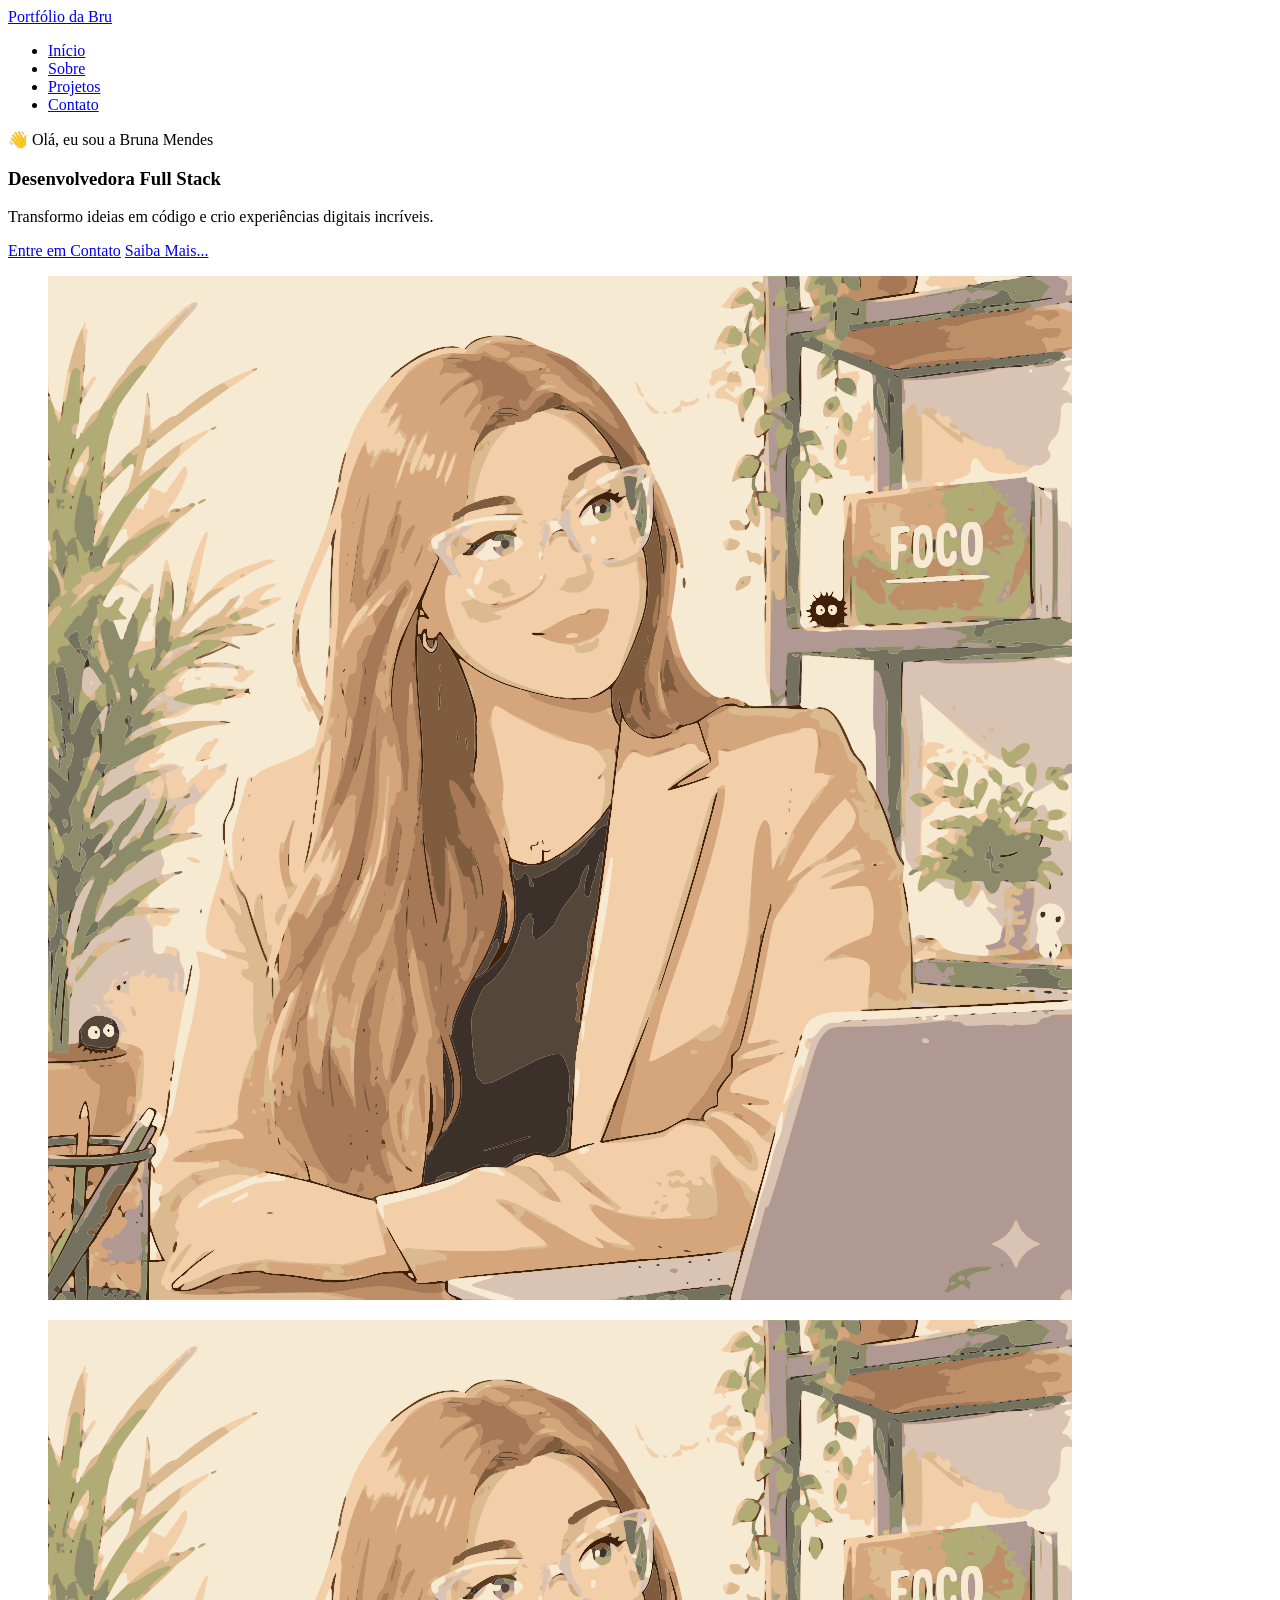
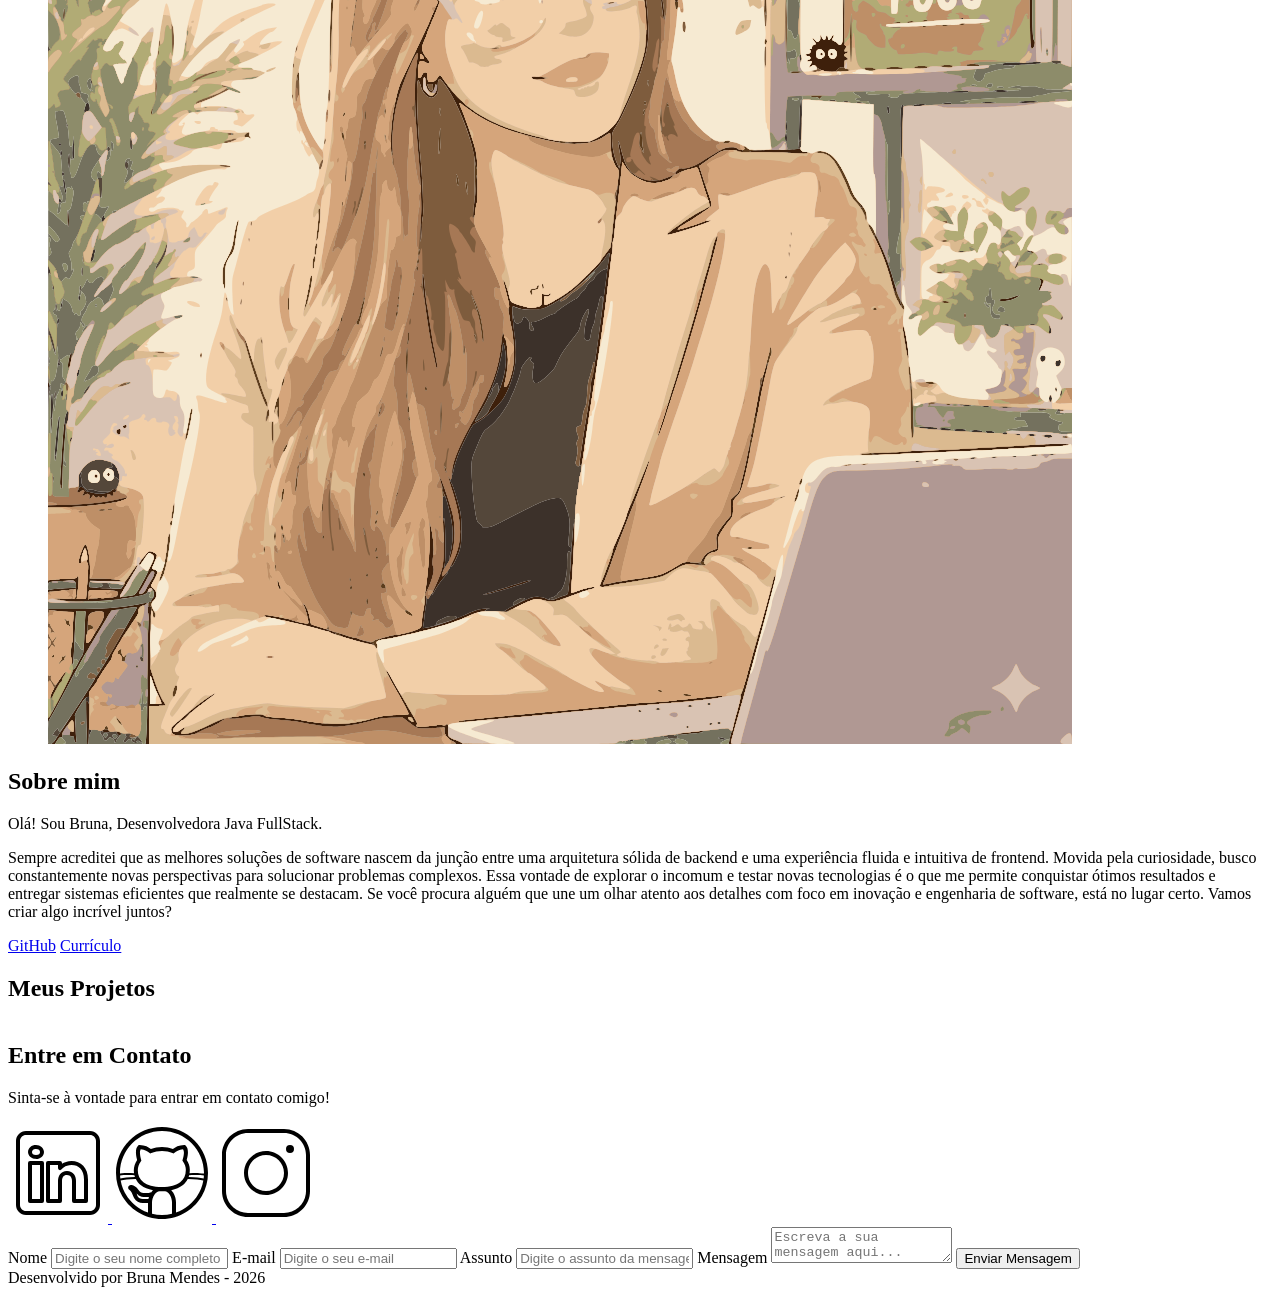
==== index.html @ 7f6ff8db "correção de links" ====
<!DOCTYPE html>
<html lang="pt-br">

<head>

	<!-- Fontes do Google -->
	<link rel="preconnect" href="https://fonts.googleapis.com">
	<link rel="preconnect" href="https://fonts.gstatic.com" crossorigin>

	<!-- Fonte do Google - Poppins -->
	<link href="https://fonts.googleapis.com/css2?family=Poppins&display=swap" rel="stylesheet">

	<meta charset="UTF-8">
	<meta name="viewport" content="width=device-width, initial-scale=1.0">
	<meta name="author" content="Bruna Mendes">
	<meta name="description" content="Portfólio da Bru, 
                desenvolvedora Full Stack especializada em criar experiências 
                digitais incríveis. Conheça meus projetos e entre em contato.">
	<meta name="robots" content="index, follow">

	<link rel="icon" type="image/svg+xml" href="assets/img/favicon.svg">

	<!-- SWIPER CSS -->
	<link rel="stylesheet" href="https://cdn.jsdelivr.net/npm/swiper@11/swiper-bundle.min.css">
	<!-- Link para a Folha de Estilo da Página - CSS -->
	<link rel="stylesheet" href="assets/css/style.css">


	<title>Portfólio da Bru</title>
</head>


<body>
	<!-- Cabeçalho da Página (header) -->
	<header>

		<div class="menu-content">

			<!-- TÍTULO -->
			<a href="index.html" id="titulo">Portfólio da Bru </a>

			<!-- MENU -->
			<nav>
				<ul class="menu-list">
					<li><a href="#hero">Início</a></li>
					<li><a href="#about">Sobre</a></li>
					<li><a href="#projects">Projetos</a></li>
					<li><a href="#contact">Contato</a></li>
				</ul>
			</nav>

		</div>

	</header>

	<!-- Seção Principal da Página (main) -->
	<main>

		<!-- Seção de Boas vindas -->
		<section id="hero" class="section-container hero-container">

			<!-- BOAS VINDAS -->
			<article class="hero-content">

				<span>👋 Olá, eu sou a Bruna Mendes</span>
				<h1>Desenvolvedora Full Stack</h1>
				<p>Transformo ideias em código e crio experiências digitais incríveis.</p>

				<div class="buttons-container">
					<a href="#contact" class="botao">Entre em Contato</a>
					<a href="#about" class="botao-outline">Saiba Mais...</a>
				</div>

			</article>

			<!-- IMAGEM -->
			<figure class="hero-image">
				<img src="assets/img/eu-color.svg" alt="Foto do autor." class="float-animation">
			</figure>

		</section>

		<!-- Seção Sobre o autor -->
		<section id="about" class="section-container about-container">

			<figure class="about-image">
				<img src="assets/img/eu-color.svg" alt="Foto do perfil">
			</figure>

			<article class="about-content">
				<h2>Sobre mim</h2>
				<p>Olá! Sou Bruna, Desenvolvedora Java FullStack.</p>
				<p>Sempre acreditei que as melhores soluções de software nascem da junção entre uma arquitetura sólida
					de backend e uma experiência fluida e intuitiva de frontend. Movida pela curiosidade, busco
					constantemente novas perspectivas para solucionar problemas complexos. Essa vontade de explorar o
					incomum e testar novas tecnologias é o que me permite conquistar ótimos resultados e entregar
					sistemas eficientes que realmente se destacam. Se você procura alguém que une um olhar atento aos
					detalhes com foco em inovação e engenharia de software, está no lugar certo. Vamos criar algo
					incrível juntos?</p>

				<div class="about-buttons-data">
					<div class="buttons-container">
						<a href="https://github.com/bruna-dsmendes" target="_blank" class="botao">GitHub</a>


						<a href="https://drive.google.com/file/d/1FtRm2YPmsp3WoCO77BZvBvbbIpCPZje8/view?usp=drive_link"
							target="_blank" class="botao-outline">Currículo</a>
					</div>
				</div>

		</section>

		<!-- Seção Projetos do autor -->
		<section id="projects" class="section-container projects-container">
			<h2>Meus Projetos</h2>

			<!-- Swiper Container -->
			<div class="swiper projects-swiper">

				<!-- Slides -->
				<div class="swiper-wrapper">

				</div>

				<!-- Botões de navegação -->
				<div class="swiper-button-next"></div>
				<div class="swiper-button-prev"></div>

				<!-- Paginação -->
				<div class="swiper-pagination"></div>
			</div>
		</section>

		<!-- Seção Formulário de Contato e Redes Sociais -->
		<section id="contact" class="section-container contact-container">

			<!-- REDES SOCIAIS -->
			<article class="contact-info">
				<h2>Entre em Contato</h2>
				<p>Sinta-se à vontade para entrar em contato comigo!</p>

				<div class="social-container">
					<a href="https://www.linkedin.com/in/devbrunamendes/" target="_blank" class="social-icon"
						aria-label="LinkedIn">
						<img src="assets/icons/social/linkedin.svg" alt="Link para o Linkedin">
					</a>
					<a href="https://github.com/bruna-dsmendes" target="_blank" class="social-icon" aria-label="GitHub">
						<img src="assets/icons/social/github.svg" alt="Link para o GitHub">
					</a>
					<a href="https://www.instagram.com/bruumends/" target="_blank" class="social-icon" aria-label="Instagram">
						<img src="assets/icons/social/instagram.svg" alt="Link para o Instagram">
					</a>
				</div>
			</article>

			<form id="formulario" action="https://formsubmit.co/f5e64862569d8f65fe756bb2c64f57bb" method="POST">
				<input type="hidden" name="_next" value="http://localhost:5500/success.html">
				<input type="hidden" name="_captcha" value="false">

				<label for="nome">Nome</label>
				<input id="nome" name="nome" type="text" placeholder="Digite o seu nome completo">
				<span id="erro-nome"></span>

				<label for="email">E-mail</label>
				<input id="email" name="email" type="text" placeholder="Digite o seu e-mail">
				<span id="erro-email"></span>

				<label for="assunto">Assunto</label>
				<input id="assunto" name="assunto" type="text" placeholder="Digite o assunto da mensagem">
				<span id="erro-assunto"></span>

				<label for="mensagem">Mensagem</label>
				<textarea id="mensagem" name="mensagem" placeholder="Escreva a sua mensagem aqui..."></textarea>
				<span id="erro-mensagem"></span>

				<button class="botao" type="submit">Enviar Mensagem</button>
			</form>

		</section>

	</main>

	<!-- Rodapé da Página (footer) -->
	<footer>
		Desenvolvido por Bruna Mendes - 2026
	</footer>

	<!-- SWIPER JS -->
	<script src="https://cdn.jsdelivr.net/npm/swiper@11/swiper-bundle.min.js"></script>
	<!-- Script JavaScript -->
	<script src="assets/js/script.js"></script>

</body>

</html>
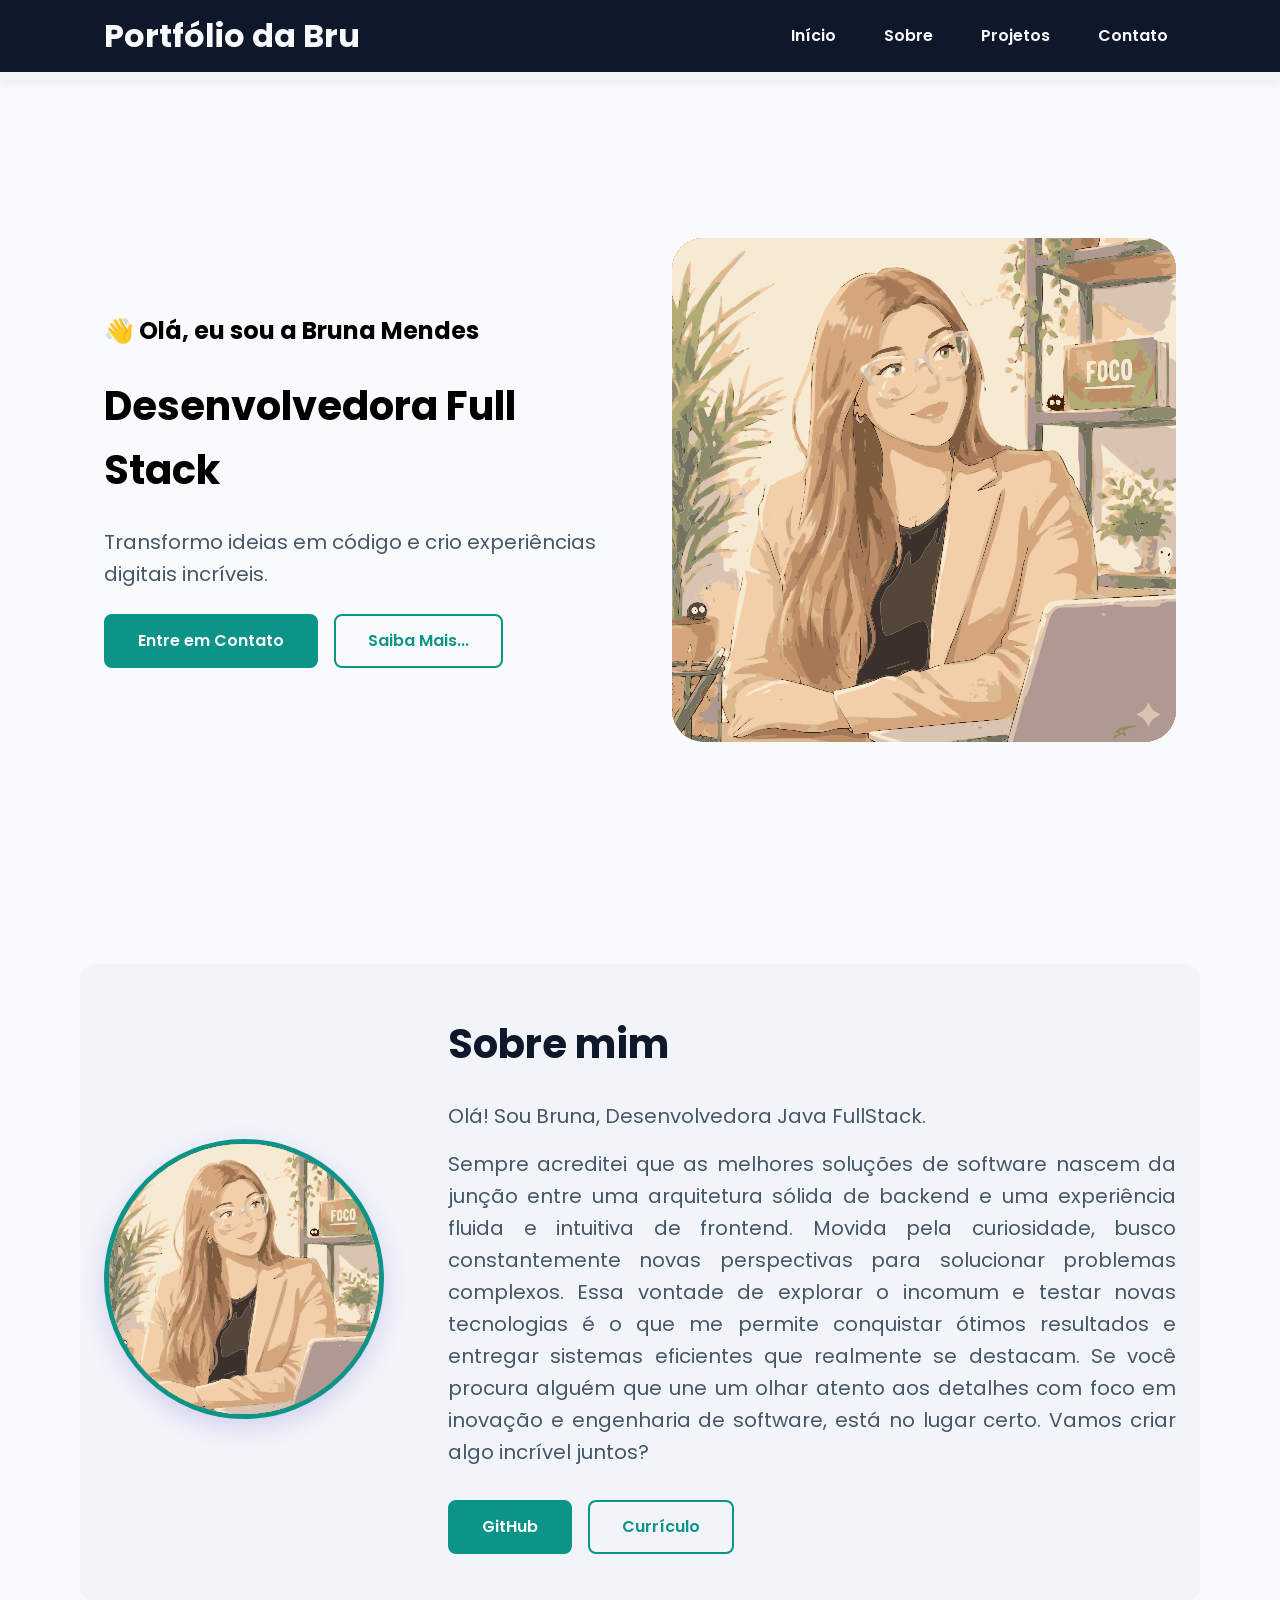
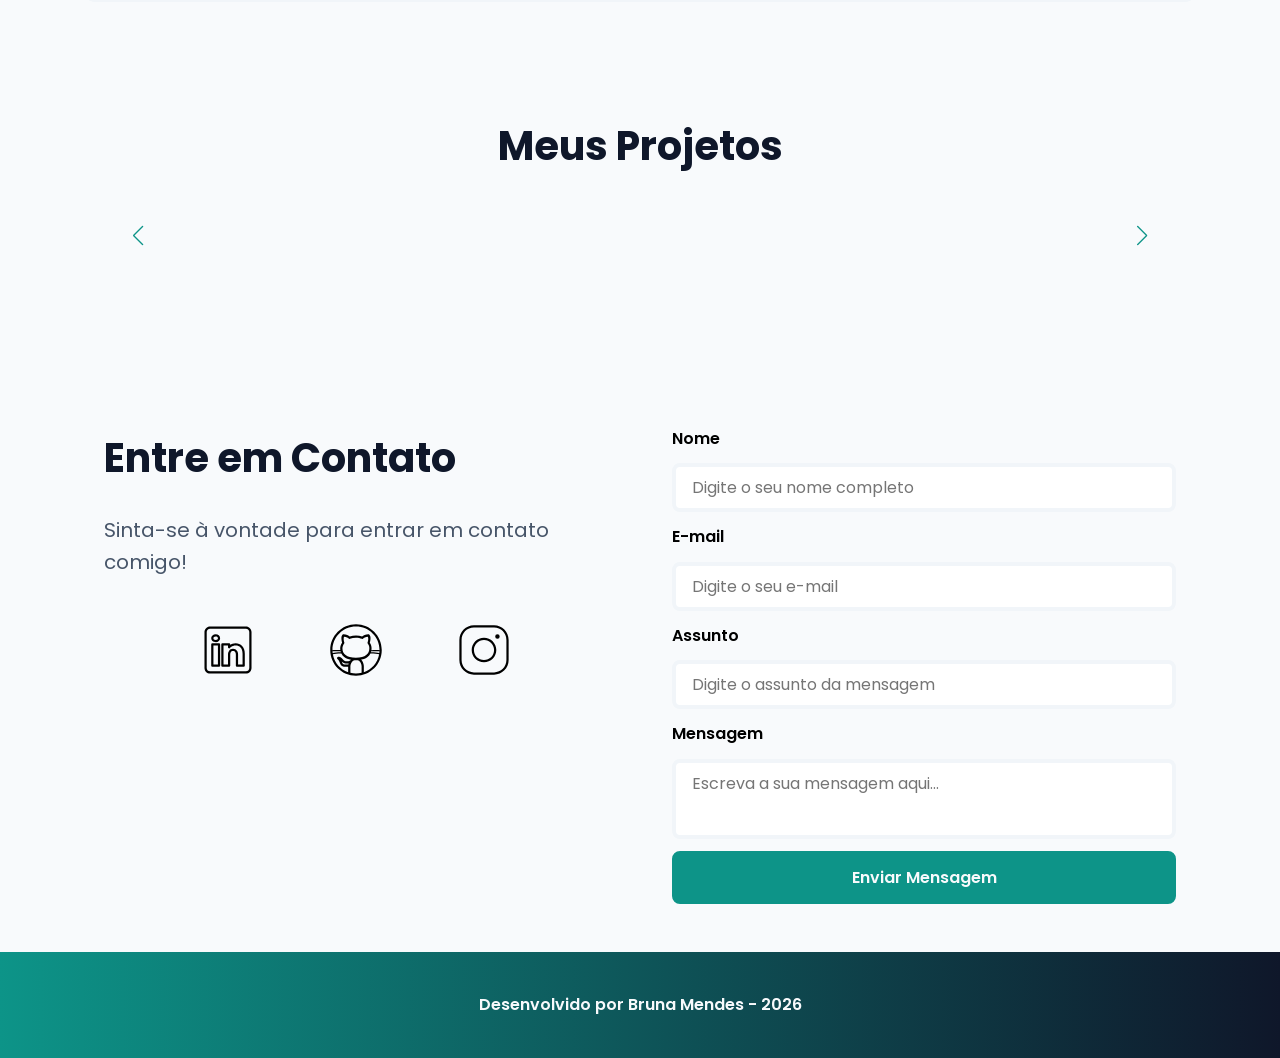
==== commit 017729a4: "mudando o nome da pasta do css" ====
--- a/index.html
+++ b/index.html
@@ -23,7 +23,7 @@
 	<!-- SWIPER CSS -->
 	<link rel="stylesheet" href="https://cdn.jsdelivr.net/npm/swiper@11/swiper-bundle.min.css">
 	<!-- Link para a Folha de Estilo da Página - CSS -->
-	<link rel="stylesheet" href="assets/css/style.css">
+	<link rel="stylesheet" href="assets/CSS/style.css">
 
 
 	<title>Portfólio da Bru</title>
--- a/assets/CSS/style.css
+++ b/assets/CSS/style.css
@@ -0,0 +1,1028 @@
+* {
+    margin: 0;
+    padding: 0;
+    box-sizing: border-box;
+    font-family: 'Poppins', sans-serif;
+    font-weight: 400;
+    text-decoration: none;
+    outline: none;
+}
+
+:root {
+    /* não alterei as variáveis para não ter o trabalho de alterar todo o código rs */
+    --purple-50: #f0fdfa;   
+    --purple-100: #ccfbf1;  
+    --purple-200: #99f6e4;
+    --purple-300: #5eead4;
+    --purple-400: #2dd4bf;
+    --purple-500: #0d9488;  
+    --purple-600: #0f766e;
+    --purple-700: #115e59;
+    --purple-800: #0f172a; 
+    --purple-900: #020617;
+    --purple-950: #01040f;  
+
+    /* Cores Neutras */
+    --gray-200: #f1f5f9;
+    --gray-400: #475569;
+    --black: #0f17 slate;
+    --white: #f8fafc;
+
+    /* Cores de Estado */
+    --error: #e11d48;
+    
+    /* Sombras */
+    --shadow-sm: 0 0.25rem 0.5rem rgba(0, 0, 0, 0.05);
+    --shadow-md: 0 0.25rem 0.75rem rgba(107, 54, 200, 0.3);
+    --shadow-lg: 0 0.5rem 1.5rem rgba(107, 54, 200, 0.2);
+
+    /* Espaçamentos */
+    --spacing-xs: 0.5rem;
+    --spacing-sm: 1rem;
+    --spacing-md: 1.5rem;
+    --spacing-lg: 2rem;
+    --spacing-xl: 3rem;
+    --spacing-2xl: 4rem;
+
+    /* Tamanhos de Fonte */
+    --text-sm: 0.75rem;
+    --text-base: 1rem;
+    --text-lg: 1.25rem;
+    --text-xl: 1.5rem;
+    --text-2xl: 2rem;
+    --text-3xl: 2.5rem;
+
+    /* Border Radius */
+    --radius-sm: 0.25rem;
+    --radius-md: 0.5rem;
+    --radius-lg: 1rem;
+    --radius-xl: 2rem;
+    --radius-full: 50%;
+
+    /* Animação Padrão */
+    --transition-default: all 0.3s ease;
+}
+
+/* CONFIGURAÇÕES BÁSICAS */
+html {
+    scroll-behavior: smooth;
+}
+
+body {
+    display: flex;
+    flex-direction: column;
+    min-height: 100vh;
+    background-color: var(--white);
+    line-height: 1.6;
+    color: var(--black);
+}
+
+main {
+    flex: 1;
+}
+
+/* BASE COMUM */
+.section-container {
+    max-width: 70rem;
+    margin: 0 auto;
+    padding: var(--spacing-xl) var(--spacing-md);
+    scroll-margin-top: 6rem;
+}
+
+/* BOTÕES */
+
+/* Container para botões*/
+.buttons-container {
+    display: flex;
+    gap: var(--spacing-sm);
+}
+
+/* Base comum para todos os botões*/
+.botao,
+.botao-outline {
+    display: inline-block;
+    padding: 0.75rem 2rem;
+    border: 0.15rem solid transparent;
+    border-radius: var(--radius-md);
+    font-size: var(--text-base);
+    font-weight: 600;
+    text-align: center;
+    cursor: pointer;
+    transition: var(--transition-default);
+}
+
+/* Botão preenchido (primário) */
+.botao {
+    border-color: var(--purple-500);
+    background-color: var(--purple-500);
+    color: var(--white);
+}
+
+.botao:hover {
+    border-color: var(--purple-800);
+    background-color: var(--purple-800);
+    box-shadow: var(--shadow-md);
+    transform: translateY(-0.25rem);
+}
+
+/* Botão outline (secundário) */
+.botao-outline {
+    border-color: var(--purple-500);
+    background-color: transparent;
+    color: var(--purple-500);
+}
+
+.botao-outline:hover {
+    border-color: var(--purple-500);
+    background-color: var(--purple-500);
+    color: var(--white);
+    transform: translateY(-0.25rem);
+}
+
+/* Modificador para botões pequenos (usado em projetos) */
+.botao.botao-sm,
+.botao-outline.botao-sm {
+    min-width: 6rem;
+    padding: 0.25rem var(--spacing-sm);
+    border-width: 0.125rem;
+    border-radius: 0.25rem;
+    font-size: var(--text-sm);
+}
+
+/*  HEADER - CABEÇALHO E MENU */
+header {
+    position: sticky;
+    top: 0;
+    z-index: 1000;
+    width: 100%;
+    height: 5rem;
+    border-bottom: var(--spacing-xs) solid var(--gray-200);
+    background-color: var(--purple-800);
+    box-shadow: var(--shadow-sm);
+}
+
+header a {
+    font-weight: 600;
+    color: var(--white);
+    transition: color 0.3s ease;
+}
+
+header a:hover {
+    color: var(--purple-100);
+}
+
+#titulo {
+    font-size: var(--text-2xl);
+    font-weight: 700;
+}
+
+.menu-content {
+    display: flex;
+    justify-content: space-between;
+    align-items: center;
+    max-width: 70rem;
+    height: 100%;
+    margin: 0 auto;
+    padding: 0 var(--spacing-md);
+}
+
+.menu-list {
+    display: flex;
+    gap: var(--spacing-lg);
+    list-style: none;
+}
+
+.menu-list a {
+    padding: var(--spacing-xs);
+}
+
+/*  HERO */
+.hero-container {
+    display: flex;
+    align-items: center;
+    gap: var(--spacing-2xl);
+    min-height: calc(100vh - 5rem);
+}
+
+.hero-content {
+    display: flex;
+    flex: 1;
+    flex-direction: column;
+    gap: var(--spacing-md);
+}
+
+.hero-content span {
+    font-size: var(--text-xl);
+    font-weight: 700;
+}
+
+.hero-content h1 {
+    font-size: var(--text-3xl);
+    font-weight: 700;
+}
+
+.hero-content p,
+.about-content p,
+.contact-info p {
+    font-size: var(--text-lg);
+    color: var(--gray-400);
+}
+
+.hero-image {
+    display: flex;
+    flex: 1;
+    justify-content: center;
+}
+
+.hero-image img {
+    width: 100%;
+    max-width: 100%;
+    border-radius: var(--radius-xl);
+}
+
+/* Animação flutuante */
+@keyframes float {
+
+    0%,
+    100% {
+        transform: translateY(0);
+    }
+
+    50% {
+        transform: translateY(-1.25rem);
+    }
+}
+
+.float-animation {
+    animation: float 3s ease-in-out infinite;
+}
+
+/*  ABOUT */
+.about-container {
+    display: flex;
+    align-items: center;
+    gap: var(--spacing-2xl);
+    margin: var(--spacing-2xl) auto;
+    border-radius: var(--radius-lg);
+    background-color: var(--gray-200);
+}
+
+.about-image {
+    flex: 0 0 17.5rem;
+}
+
+.about-image img {
+    width: 100%;
+    border: 0.35rem solid var(--purple-500);
+    border-radius: var(--radius-full);
+    box-shadow: var(--shadow-lg);
+}
+
+.about-content h2,
+.projects-container h2,
+.contact-info h2 {
+    margin-bottom: var(--spacing-md);
+    font-size: var(--text-3xl);
+    font-weight: 700;
+    color: var(--purple-800);
+}
+
+.about-content p {
+    margin-bottom: var(--spacing-sm);
+    text-align: justify;
+}
+
+.about-buttons-data {
+    display: flex;
+    justify-content: space-between;
+    align-items: center;
+    gap: var(--spacing-lg);
+    margin-top: var(--spacing-lg);
+}
+
+.about-buttons-data .botao {
+    margin-right: auto;
+}
+
+.data-container {
+    display: flex;
+    gap: var(--spacing-lg);
+    margin-top: 0;
+}
+
+.data-item {
+    display: flex;
+    flex-direction: column;
+    align-items: center;
+}
+
+.data-number {
+    font-size: var(--text-xl);
+    font-weight: 700;
+    text-align: center;
+    color: var(--purple-500);
+}
+
+.data-label {
+    font-size: var(--text-base);
+    text-align: center;
+    color: var(--gray-400);
+}
+
+/* PROJECTS */
+.projects-container {
+    scroll-margin-top: 3rem;
+    margin: var(--spacing-2xl) auto;
+    text-align: center;
+}
+
+.projects-swiper {
+    position: relative;
+    width: 100%;
+    padding: var(--spacing-sm) var(--spacing-xl) var(--spacing-xl);
+    overflow: hidden;
+}
+
+/* Card de projetos */
+.project-card {
+    display: flex;
+    flex-direction: column;
+    width: 100%;
+    height: 100%;
+    border: 0.15rem solid var(--gray-200);
+    border-radius: var(--radius-lg);
+    background-color: var(--white);
+    box-shadow: var(--shadow-sm);
+    overflow: hidden;
+    transition: var(--transition-default);
+}
+
+.project-card:hover {
+    box-shadow: var(--shadow-lg);
+}
+
+.project-image {
+    display: flex;
+    align-items: center;
+    justify-content: center;
+    width: 100%;
+    height: 10rem;
+    background: linear-gradient(135deg, var(--purple-50) 0%, var(--purple-100) 100%);
+}
+
+.project-image img {
+    width: 75%;
+    height: 75%;
+    max-width: 7rem;
+    max-height: 7rem;
+    object-fit: contain;
+    transition: transform 0.3s ease;
+}
+
+.project-content {
+    display: flex;
+    flex: 1;
+    flex-direction: column;
+    padding: var(--spacing-md);
+    text-align: left;
+}
+
+.project-content h3 {
+    margin-bottom: 0.75rem;
+    font-size: var(--text-lg);
+    font-weight: 700;
+}
+
+.project-content p {
+    flex: 1;
+    margin-bottom: var(--spacing-sm);
+    font-size: var(--text-base); 
+    color: var(--gray-400);
+}
+
+/* Tags de Tecnologias */
+.project-tags {
+    display: flex;
+    flex-wrap: wrap;
+    gap: var(--spacing-xs);
+}
+
+.tag {
+    padding: 0.375rem 0.75rem;
+    border-radius: var(--radius-sm);
+    background-color: var(--purple-100);
+    font-size: var(--text-sm);
+    font-weight: 600;
+    color: var(--purple-800);
+}
+
+/* Container - Botões do Card */
+.project-buttons {
+    display: flex;
+    justify-content: center;
+    align-items: center;
+    gap: 0.75rem;
+    margin-top: var(--spacing-sm);
+}
+
+/* PROJECTS - CARROSSEL (SWIPER) */
+.swiper-wrapper {
+    align-items: stretch;
+}
+
+.swiper-slide {
+    display: flex;
+    height: auto;
+}
+
+/* Botões do Swiper (navegação) */
+.swiper-button-next,
+.swiper-button-prev {
+    width: 3rem;
+    height: 3rem;
+}
+
+.swiper-button-next:after,
+.swiper-button-prev:after {
+    font-size: var(--text-lg);
+    color: var(--purple-500);
+}
+
+.swiper-button-next:hover:after,
+.swiper-button-prev:hover:after {
+    color: var(--purple-800);
+}
+
+/* Indicadores de paginação */
+.swiper-pagination-bullet {
+    width: 0.75rem;
+    height: 0.75rem;
+    background-color: var(--gray-200);
+    opacity: 1;
+}
+
+.swiper-pagination-bullet-active {
+    width: var(--spacing-lg);
+    border-radius: var(--radius-sm);
+    background-color: var(--purple-500);
+}
+
+/*  CONTACT */
+.contact-container {
+    display: grid;
+    grid-template-columns: 1fr 1fr;
+    gap: var(--spacing-2xl);
+}
+
+/* Redes Sociais */
+.contact-info h2 {
+    margin-bottom: var(--spacing-md);
+}
+
+.contact-info p {
+    margin-bottom: var(--spacing-lg);
+}
+
+.social-container {
+    display: flex;
+    justify-content: center;
+    gap: var(--spacing-xl);
+}
+
+.social-icon {
+    width: 5rem;
+    height: 5rem;
+    padding: 0.75rem;
+    border-radius: var(--radius-md);
+    transition: var(--transition-default);
+}
+
+.social-icon img {
+    width: 100%;
+    filter: brightness(0) saturate(100%);
+    transition: filter 0.3s ease;
+}
+
+.social-icon:hover img {
+    filter: brightness(0) 
+            saturate(100%) 
+            invert(42%) 
+            sepia(93%) 
+            saturate(1352%) 
+            hue-rotate(243deg) 
+            brightness(79%) 
+            contrast(91%);
+}
+
+/* Formulário */
+form {
+    display: flex;
+    flex-direction: column;
+    gap: 0.75rem;
+}
+
+form label {
+    font-size: var(--text-base);
+    font-weight: 600;
+}
+
+form input,
+form textarea {
+    width: 100%;
+    padding: 0.5rem var(--spacing-sm);
+    border: 0.25rem solid var(--gray-200);
+    border-radius: var(--radius-md);
+    font-family: inherit;
+    font-size: var(--text-base);
+    transition: border-color 0.3s ease;
+}
+
+form input:focus,
+form textarea:focus {
+    border-color: var(--purple-500);
+    outline: none;
+}
+
+form textarea {
+    min-height: 5rem;
+    resize: none;
+}
+
+form span {
+    margin-top: -0.75rem;
+    font-size: var(--text-sm);
+    color: var(--error);
+}
+
+/*   FOOTER - RODAPÉ */
+footer {
+    padding: 2.5rem;
+    background: linear-gradient(to right, var(--purple-500), var(--purple-800));
+    font-weight: 600;
+    text-align: center;
+    color: var(--white);
+}
+
+/*   PÁGINA SUCCESs */
+.success-container {
+    display: flex;
+    flex-direction: column;
+    justify-content: center;
+    align-items: center;
+    width: 100%;
+    min-height: calc(100vh - 12.5rem);
+    padding: var(--spacing-xl) var(--spacing-md);
+}
+
+.success-content {
+    display: flex;
+    flex-direction: column;
+    align-items: center;
+    gap: var(--spacing-md);
+    max-width: 37.5rem;
+    text-align: center;
+}
+
+.success-content h1 {
+    font-size: var(--text-3xl);
+    font-weight: 700;
+    color: var(--purple-800);
+}
+
+.success-content h2 {
+    font-size: var(--text-lg);
+    color: var(--gray-400);
+}
+
+.success-icon {
+    display: flex;
+    align-items: center;
+    justify-content: center;
+    width: 7.5rem;
+    height: 7.5rem;
+    border-radius: var(--radius-full);
+    background-color: var(--purple-100);
+}
+
+.success-icon img {
+    width: 6rem;
+    height: 6rem;
+    filter: brightness(0) 
+            saturate(100%) 
+            invert(11%) 
+            sepia(69%) 
+            saturate(3759%) 
+            hue-rotate(256deg) 
+            brightness(101%) 
+            contrast(96%);
+}
+
+/* RESPONSIVIDADE - TABLETS (até 1024px) */
+
+@media screen and (max-width: 1024px) {
+   
+    /* Layout */
+    .section-container {
+        padding: var(--spacing-lg) var(--spacing-md);
+    }
+
+    /* Tipografia */
+    .section-container h1 {
+        font-size: var(--text-3xl);
+    }
+
+    .section-container h2 {
+        font-size: var(--text-2xl);
+    }
+
+    .section-container p  {
+        font-size: var(--text-base);
+    }
+
+    .section-container span {
+        font-size: var(--text-lg);
+    }
+
+    .success-content h1 {
+        font-size: var(--text-3xl);
+    }
+
+    .success-content h2 {
+        font-size: var(--text-lg); 
+    }
+
+    /* Header */
+    #titulo {
+        font-size: var(--text-xl); 
+    }
+
+    /* Header - Oculta menu em telas pequenas */
+    @media (max-width: 768px) {
+        .menu-list {
+            display: none;
+        }
+    }
+
+    /* Hero */
+    .hero-container {
+        flex-direction: column-reverse;
+        gap: var(--spacing-lg);
+        min-height: 60vh;
+        text-align: center;
+    }
+
+    .hero-content,
+    .hero-image {
+        width: 90%;
+    }
+
+    .hero-image img {
+        object-fit: cover;
+    }
+
+    .buttons-container {
+        justify-content: center;
+        width: 100%;
+    }
+
+    .hero-container .botao,
+    .hero-container .botao-outline {
+        padding: 0.75rem 1.5rem;
+        font-size: var(--text-base);
+        white-space: nowrap;
+    }
+
+    /* About */
+    .about-container {
+        flex-direction: column;
+        gap: var(--spacing-md);
+        margin: var(--spacing-lg);
+        padding: var(--spacing-lg);
+    }
+
+    .about-image {
+        flex: 0 0 auto;
+        width: 100%;
+        display: flex;
+        justify-content: center;
+    }
+
+    .about-image img {
+        max-width: 16rem;
+        width: 100%;
+    }
+
+    .about-content {
+        width: 100%;
+    }
+
+    .about-buttons-data {
+        flex-direction: column;
+        gap: var(--spacing-md);
+        align-items: stretch;
+    }
+
+    .about-buttons-data .botao {
+        margin-right: 0;
+    }
+
+    .data-container {
+        justify-content: center;
+        width: 100%;
+    }
+
+    /* Projects */
+    .projects-container {
+        margin: var(--spacing-lg) auto 0;
+    }
+
+    .projects-swiper {
+        margin: 0;
+        padding: var(--spacing-sm) var(--spacing-lg) 2.5rem;
+    }
+
+    .project-card {
+        width: 100%;
+        height: 30rem;
+        min-height: 30rem;
+        max-height: 30rem;
+        max-width: 100%;
+    }
+
+    .project-content {
+        display: flex;
+        flex-direction: column;
+        justify-content: space-between;
+        height: 100%;
+    }
+
+    .project-content p {
+        flex: 1;
+        overflow: hidden;
+    }
+
+    .project-tags {
+        min-height: 2.5rem;
+        align-items: flex-start;
+    }
+
+    .swiper-wrapper {
+        align-items: stretch;
+    }
+
+    .swiper-slide {
+        display: flex;
+        justify-content: center;
+        align-items: stretch;
+        height: auto;
+    }
+
+    .swiper-button-next,
+    .swiper-button-prev {
+        display: none;
+    }
+
+    /* Contact */
+    .contact-container {
+        grid-template-columns: 1fr;
+        gap: var(--spacing-lg);
+        width: 90%;
+        margin: 0 auto;
+    }
+
+    /* Success Page */
+    .success-container {
+        padding: var(--spacing-xl) var(--spacing-md);
+        min-height: calc(100vh - 10rem);
+    }
+
+    .success-content {
+        gap: var(--spacing-lg);
+        max-width: 35rem;
+    }
+
+    .success-icon {
+        width: 6rem;
+        height: 6rem;
+    }
+
+    .success-icon img {
+        width: 5rem;
+        height: 5rem;
+    }
+}
+
+/* RESPONSIVIDADE - MOBILE */
+
+@media screen and (max-width: 480px) {
+
+    /* Layout */
+    .section-container {
+        padding: var(--spacing-md) var(--spacing-sm);
+    }
+
+    /* Tipografia Mobile */
+    .section-container h1 {
+        font-size: var(--text-xl);
+    }
+
+    .section-container h2 {
+        font-size: var(--text-xl);
+    }
+
+    .section-container p {
+        font-size: var(--text-base);
+    }
+
+    .section-container span {
+        font-size: var(--text-lg);
+    }
+
+    .success-content h1 {
+        font-size: var(--text-xl);
+    }
+
+    .success-content h2 {
+        font-size: var(--text-base);
+    }
+
+    /* Header */
+    #titulo {
+        font-size: var(--text-xl);
+    }
+
+    .menu-list {
+        display: none;
+    }
+
+    /* Hero */
+    .hero-container {
+        gap: var(--spacing-sm);
+    }
+
+    .hero-content {
+        gap: var(--spacing-xs);
+        width: 100%;
+    }
+
+    .buttons-container {
+        flex-direction: column;
+        gap: 0.75rem;
+        width: 100%;
+    }
+
+    .buttons-container .botao,
+    .buttons-container .botao-outline {
+        width: 100%;
+    }
+
+    .hero-container .botao,
+    .hero-container .botao-outline {
+        padding: 0.75rem 1rem;
+        font-size: var(--text-base);
+        white-space: nowrap;
+    }
+
+    .hero-image {
+        width: 100%;
+    }
+
+    .hero-image img {
+        max-width: 20rem;
+    }
+
+    /* About */
+    .about-container {
+        margin: var(--spacing-lg) 0.5rem;
+        padding: var(--spacing-md);
+    }
+
+    .about-image img {
+        max-width: 14rem;
+    }
+
+    .about-buttons-data .botao,
+    .about-buttons-data .botao-outline {
+        width: 100%;
+        padding: 0.75rem var(--spacing-lg);
+        font-size: var(--text-base);
+        text-align: center;
+    }
+
+    .data-number {
+        font-size: var(--text-lg);
+    }
+
+    .data-label {
+        font-size: var(--text-sm);
+    }
+
+    /* Projects */
+    .projects-container {
+        margin: var(--spacing-lg) auto 0;
+    }
+
+    .projects-swiper {
+        position: relative;
+        margin: 0;
+        padding: var(--spacing-sm) 0 2rem 0;
+        overflow: visible;
+    }
+
+    .project-card {
+        width: 100%;
+        height: 20rem;
+        max-width: 20rem;
+    }
+
+    .project-image {
+        height: 10rem;
+    }
+
+    .project-content {
+        padding: var(--spacing-md);
+    }
+
+    .project-content h3 {
+        font-size: var(--text-lg);
+    }
+
+    .project-content p {
+        font-size: var(--text-base);
+    }
+
+    /* Contact */
+    .contact-container {
+        width: 100%;
+    }
+
+    .contact-info p {
+        margin-bottom: var(--spacing-md);
+    }
+
+    .social-container {
+        flex-wrap: wrap;
+        gap: var(--spacing-lg);
+        margin-bottom: var(--spacing-xs);
+    }
+
+    .social-icon {
+        width: 4rem;
+        height: 4rem;
+    }
+
+    /* Formulário */
+    form {
+        gap: var(--spacing-sm);
+    }
+
+    form label {
+        font-size: var(--text-base);
+    }
+
+    form input,
+    form textarea {
+        padding: 0.75rem;
+        font-size: var(--text-base);
+    }
+
+    form button {
+        padding: 0.75rem var(--spacing-md);
+        font-size: var(--text-base);
+    }
+
+    /* Footer */
+    footer {
+        padding: var(--spacing-md) var(--spacing-sm);
+        font-size: var(--text-sm);
+    }
+    
+    /* Success Page */
+    .success-container {
+        padding: var(--spacing-lg) var(--spacing-sm);
+        min-height: calc(100vh - 8rem);
+    }
+
+    .success-content {
+        gap: var(--spacing-md);
+        max-width: 100%;
+        padding: 0 var(--spacing-sm);
+    }
+
+    .success-icon {
+        width: 5rem;
+        height: 5rem;
+    }
+
+    .success-icon img {
+        width: 4rem;
+        height: 4rem;
+    }
+
+    .success-content .botao {
+        width: 100%;
+        max-width: 20rem;
+        padding: 0.75rem var(--spacing-lg);
+    }
+
+}
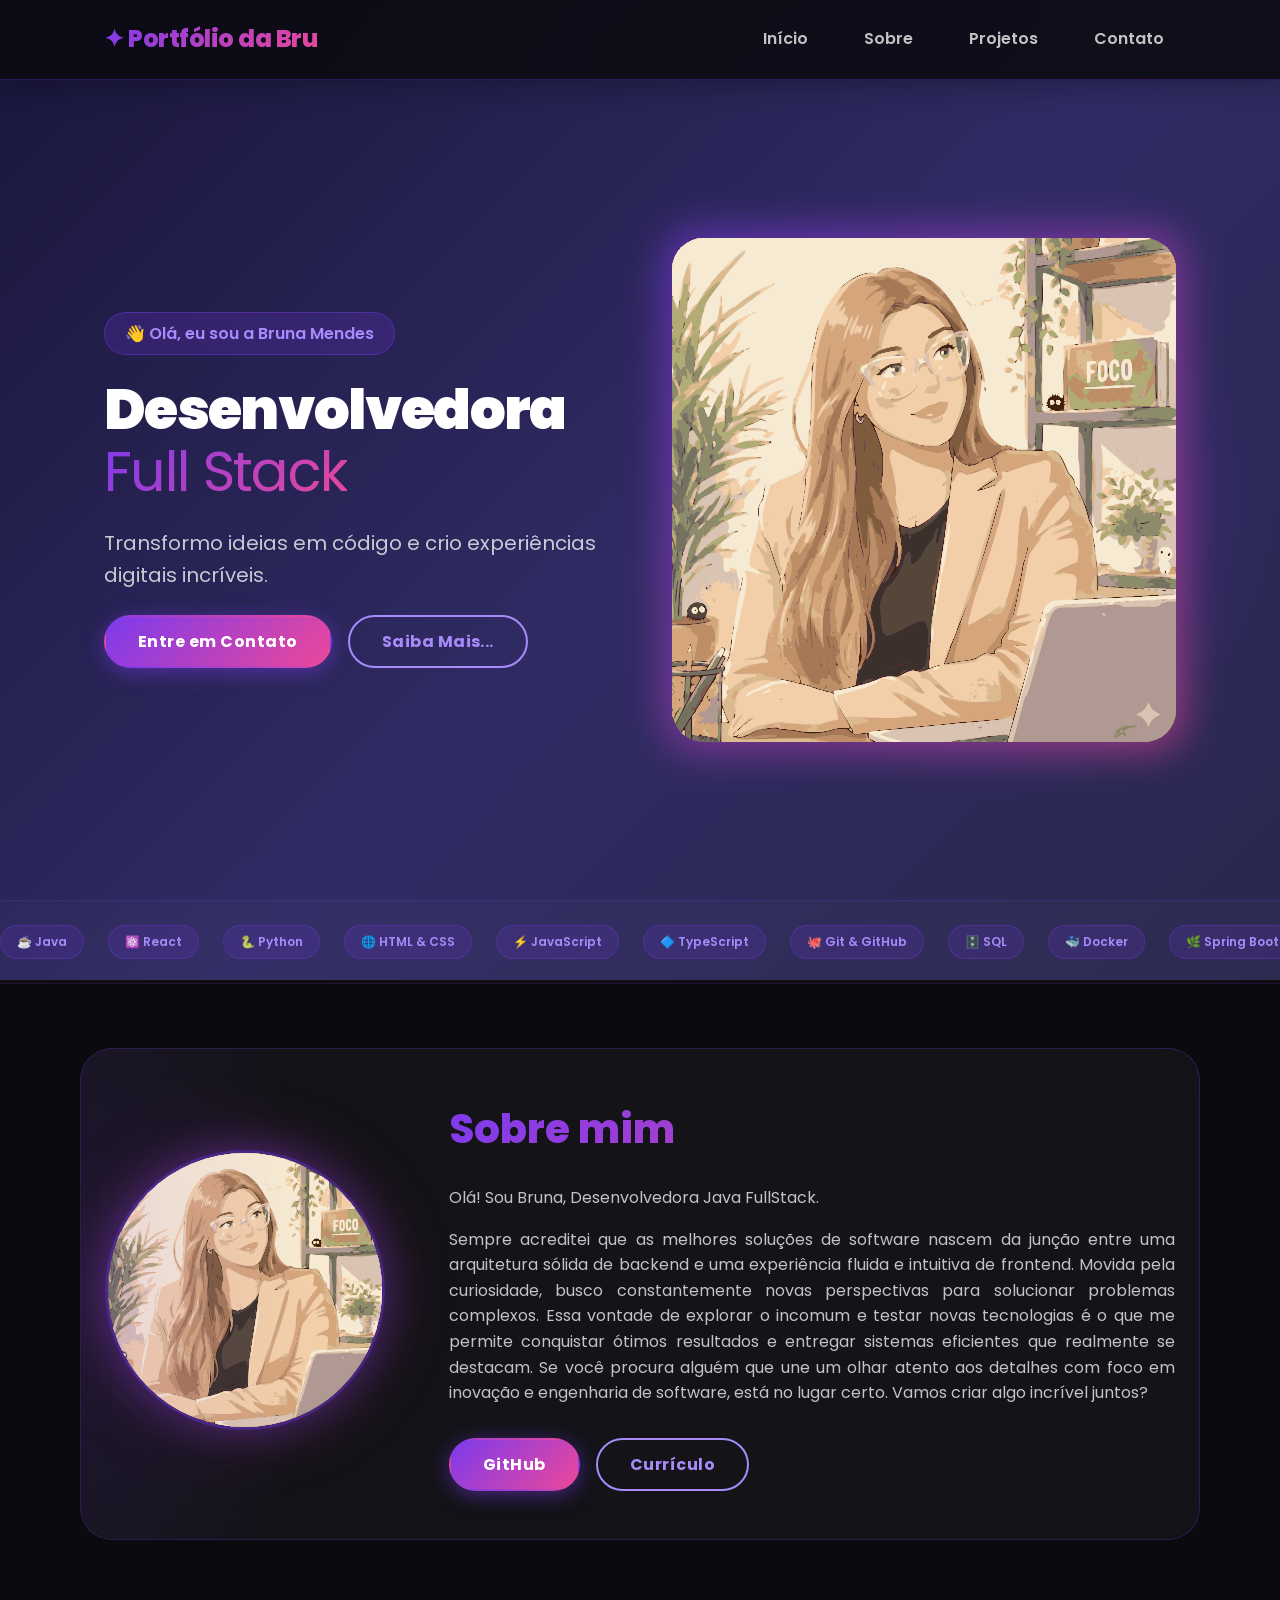
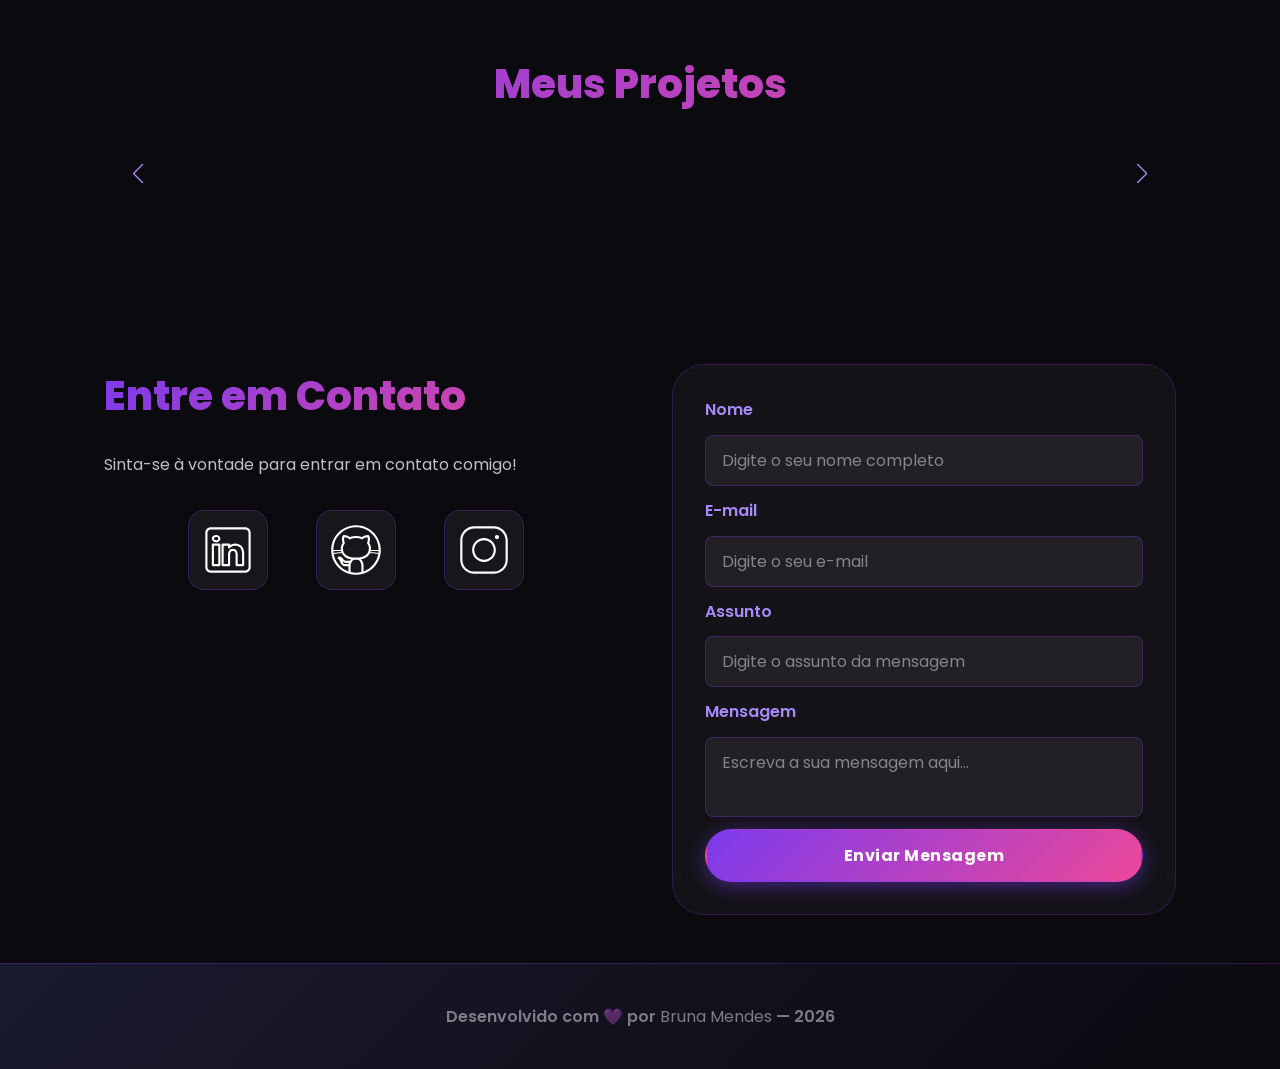
==== commit b65110af: "estilização" ====
--- a/index.html
+++ b/index.html
@@ -2,194 +2,181 @@
 <html lang="pt-br">
 
 <head>
+    <link rel="preconnect" href="https://fonts.googleapis.com">
+    <link rel="preconnect" href="https://fonts.gstatic.com" crossorigin>
+    <link href="https://fonts.googleapis.com/css2?family=Poppins:wght@300;400;500;600;700;800;900&display=swap" rel="stylesheet">
 
-	<!-- Fontes do Google -->
-	<link rel="preconnect" href="https://fonts.googleapis.com">
-	<link rel="preconnect" href="https://fonts.gstatic.com" crossorigin>
+    <meta charset="UTF-8">
+    <meta name="viewport" content="width=device-width, initial-scale=1.0">
+    <meta name="author" content="Bruna Mendes">
+    <meta name="description" content="Portfólio da Bru, desenvolvedora Full Stack especializada em criar experiências digitais incríveis. Conheça meus projetos e entre em contato.">
+    <meta name="robots" content="index, follow">
 
-	<!-- Fonte do Google - Poppins -->
-	<link href="https://fonts.googleapis.com/css2?family=Poppins&display=swap" rel="stylesheet">
+    <link rel="icon" type="image/svg+xml" href="assets/img/favicon.svg">
+    <link rel="stylesheet" href="https://cdn.jsdelivr.net/npm/swiper@11/swiper-bundle.min.css">
+    <link rel="stylesheet" href="assets/CSS/style.css">
 
-	<meta charset="UTF-8">
-	<meta name="viewport" content="width=device-width, initial-scale=1.0">
-	<meta name="author" content="Bruna Mendes">
-	<meta name="description" content="Portfólio da Bru, 
-                desenvolvedora Full Stack especializada em criar experiências 
-                digitais incríveis. Conheça meus projetos e entre em contato.">
-	<meta name="robots" content="index, follow">
-
-	<link rel="icon" type="image/svg+xml" href="assets/img/favicon.svg">
-
-	<!-- SWIPER CSS -->
-	<link rel="stylesheet" href="https://cdn.jsdelivr.net/npm/swiper@11/swiper-bundle.min.css">
-	<!-- Link para a Folha de Estilo da Página - CSS -->
-	<link rel="stylesheet" href="assets/CSS/style.css">
-
-
-	<title>Portfólio da Bru</title>
+    <title>Portfólio da Bru</title>
 </head>
 
+<body>
 
-<body>
-	<!-- Cabeçalho da Página (header) -->
-	<header>
+    <!-- Canvas das bolhas interativas -->
+    <canvas id="bubble-canvas"></canvas>
 
-		<div class="menu-content">
+    <!-- HEADER -->
+    <header>
+        <div class="menu-content">
+            <a href="index.html" id="titulo">✦ Portfólio da Bru</a>
+            <nav>
+                <ul class="menu-list">
+                    <li><a href="#hero">Início</a></li>
+                    <li><a href="#about">Sobre</a></li>
+                    <li><a href="#projects">Projetos</a></li>
+                    <li><a href="#contact">Contato</a></li>
+                </ul>
+            </nav>
+        </div>
+    </header>
 
-			<!-- TÍTULO -->
-			<a href="index.html" id="titulo">Portfólio da Bru </a>
+    <main>
 
-			<!-- MENU -->
-			<nav>
-				<ul class="menu-list">
-					<li><a href="#hero">Início</a></li>
-					<li><a href="#about">Sobre</a></li>
-					<li><a href="#projects">Projetos</a></li>
-					<li><a href="#contact">Contato</a></li>
-				</ul>
-			</nav>
+        <!-- HERO -->
+        <section id="hero" class="section-container hero-container">
+            <article class="hero-content">
+                <span class="hero-badge">👋 Olá, eu sou a Bruna Mendes</span>
+                <h1>Desenvolvedora<br><span class="gradient-text">Full Stack</span></h1>
+                <p>Transformo ideias em código e crio experiências digitais incríveis.</p>
+                <div class="buttons-container">
+                    <a href="#contact" class="botao">Entre em Contato</a>
+                    <a href="#about" class="botao-outline">Saiba Mais...</a>
+                </div>
+            </article>
+            <figure class="hero-image">
+                <img src="assets/img/eu-color.svg" alt="Foto da Bruna Mendes." class="float-animation">
+            </figure>
+        </section>
 
-		</div>
+        <!-- SKILLS STRIP -->
+        <div class="skills-strip">
+            <div class="skills-track">
+                <span class="skill-chip">☕ Java</span>
+                <span class="skill-chip">⚛️ React</span>
+                <span class="skill-chip">🐍 Python</span>
+                <span class="skill-chip">🌐 HTML &amp; CSS</span>
+                <span class="skill-chip">⚡ JavaScript</span>
+                <span class="skill-chip">🔷 TypeScript</span>
+                <span class="skill-chip">🐙 Git &amp; GitHub</span>
+                <span class="skill-chip">🗄️ SQL</span>
+                <span class="skill-chip">🐳 Docker</span>
+                <span class="skill-chip">🌿 Spring Boot</span>
+                <span class="skill-chip">📦 Node.js</span>
+                <span class="skill-chip">🎨 Figma</span>
+                <span class="skill-chip">☕ Java</span>
+                <span class="skill-chip">⚛️ React</span>
+                <span class="skill-chip">🐍 Python</span>
+                <span class="skill-chip">🌐 HTML &amp; CSS</span>
+                <span class="skill-chip">⚡ JavaScript</span>
+                <span class="skill-chip">🔷 TypeScript</span>
+                <span class="skill-chip">🐙 Git &amp; GitHub</span>
+                <span class="skill-chip">🗄️ SQL</span>
+                <span class="skill-chip">🐳 Docker</span>
+                <span class="skill-chip">🌿 Spring Boot</span>
+                <span class="skill-chip">📦 Node.js</span>
+                <span class="skill-chip">🎨 Figma</span>
+            </div>
+        </div>
 
-	</header>
+        <!-- ABOUT -->
+        <section id="about" class="section-container about-container">
+            <figure class="about-image">
+                <img src="assets/img/eu-color.svg" alt="Foto do perfil">
+            </figure>
+            <article class="about-content">
+                <h2>Sobre mim</h2>
+                <p>Olá! Sou Bruna, Desenvolvedora Java FullStack.</p>
+                <p>Sempre acreditei que as melhores soluções de software nascem da junção entre uma arquitetura sólida
+                    de backend e uma experiência fluida e intuitiva de frontend. Movida pela curiosidade, busco
+                    constantemente novas perspectivas para solucionar problemas complexos. Essa vontade de explorar o
+                    incomum e testar novas tecnologias é o que me permite conquistar ótimos resultados e entregar
+                    sistemas eficientes que realmente se destacam. Se você procura alguém que une um olhar atento aos
+                    detalhes com foco em inovação e engenharia de software, está no lugar certo. Vamos criar algo
+                    incrível juntos?</p>
+                <div class="about-buttons-data">
+                    <div class="buttons-container">
+                        <a href="https://github.com/bruna-dsmendes" target="_blank" class="botao">GitHub</a>
+                        <a href="https://drive.google.com/file/d/1FtRm2YPmsp3WoCO77BZvBvbbIpCPZje8/preview" target="_blank" class="botao-outline">Currículo</a>
+                    </div>
+                </div>
+            </article>
+        </section>
 
-	<!-- Seção Principal da Página (main) -->
-	<main>
+        <!-- PROJECTS -->
+        <section id="projects" class="section-container projects-container">
+            <h2>Meus Projetos</h2>
+            <div class="swiper projects-swiper">
+                <div class="swiper-wrapper"></div>
+                <div class="swiper-button-next"></div>
+                <div class="swiper-button-prev"></div>
+                <div class="swiper-pagination"></div>
+            </div>
+        </section>
 
-		<!-- Seção de Boas vindas -->
-		<section id="hero" class="section-container hero-container">
+        <!-- CONTACT -->
+        <section id="contact" class="section-container contact-container">
+            <article class="contact-info">
+                <h2>Entre em Contato</h2>
+                <p>Sinta-se à vontade para entrar em contato comigo!</p>
+                <div class="social-container">
+                    <a href="https://www.linkedin.com/in/devbrunamendes/" target="_blank" class="social-icon" aria-label="LinkedIn">
+                        <img src="assets/icons/social/linkedin.svg" alt="Link para o Linkedin">
+                    </a>
+                    <a href="https://github.com/bruna-dsmendes" target="_blank" class="social-icon" aria-label="GitHub">
+                        <img src="assets/icons/social/github.svg" alt="Link para o GitHub">
+                    </a>
+                    <a href="https://www.instagram.com/bruumends/" target="_blank" class="social-icon" aria-label="Instagram">
+                        <img src="assets/icons/social/instagram.svg" alt="Link para o Instagram">
+                    </a>
+                </div>
+            </article>
 
-			<!-- BOAS VINDAS -->
-			<article class="hero-content">
+            <form id="formulario" action="https://formsubmit.co/f5e64862569d8f65fe756bb2c64f57bb" method="POST">
+                <input type="hidden" name="_next" value="https://bruna-dsmendes.github.io/success.html">
+                <input type="hidden" name="_captcha" value="false">
 
-				<span>👋 Olá, eu sou a Bruna Mendes</span>
-				<h1>Desenvolvedora Full Stack</h1>
-				<p>Transformo ideias em código e crio experiências digitais incríveis.</p>
+                <label for="nome">Nome</label>
+                <input id="nome" name="nome" type="text" placeholder="Digite o seu nome completo">
+                <span id="erro-nome"></span>
 
-				<div class="buttons-container">
-					<a href="#contact" class="botao">Entre em Contato</a>
-					<a href="#about" class="botao-outline">Saiba Mais...</a>
-				</div>
+                <label for="email">E-mail</label>
+                <input id="email" name="email" type="text" placeholder="Digite o seu e-mail">
+                <span id="erro-email"></span>
 
-			</article>
+                <label for="assunto">Assunto</label>
+                <input id="assunto" name="assunto" type="text" placeholder="Digite o assunto da mensagem">
+                <span id="erro-assunto"></span>
 
-			<!-- IMAGEM -->
-			<figure class="hero-image">
-				<img src="assets/img/eu-color.svg" alt="Foto do autor." class="float-animation">
-			</figure>
+                <label for="mensagem">Mensagem</label>
+                <textarea id="mensagem" name="mensagem" placeholder="Escreva a sua mensagem aqui..."></textarea>
+                <span id="erro-mensagem"></span>
 
-		</section>
+                <button class="botao" type="submit">Enviar Mensagem</button>
+            </form>
+        </section>
 
-		<!-- Seção Sobre o autor -->
-		<section id="about" class="section-container about-container">
+    </main>
 
-			<figure class="about-image">
-				<img src="assets/img/eu-color.svg" alt="Foto do perfil">
-			</figure>
+    <!-- FOOTER -->
+    <footer>
+        Desenvolvido com 💜 por <span>Bruna Mendes</span> — 2026
+    </footer>
 
-			<article class="about-content">
-				<h2>Sobre mim</h2>
-				<p>Olá! Sou Bruna, Desenvolvedora Java FullStack.</p>
-				<p>Sempre acreditei que as melhores soluções de software nascem da junção entre uma arquitetura sólida
-					de backend e uma experiência fluida e intuitiva de frontend. Movida pela curiosidade, busco
-					constantemente novas perspectivas para solucionar problemas complexos. Essa vontade de explorar o
-					incomum e testar novas tecnologias é o que me permite conquistar ótimos resultados e entregar
-					sistemas eficientes que realmente se destacam. Se você procura alguém que une um olhar atento aos
-					detalhes com foco em inovação e engenharia de software, está no lugar certo. Vamos criar algo
-					incrível juntos?</p>
-
-				<div class="about-buttons-data">
-					<div class="buttons-container">
-						<a href="https://github.com/bruna-dsmendes" target="_blank" class="botao">GitHub</a>
-
-
-						<a href="https://drive.google.com/file/d/1FtRm2YPmsp3WoCO77BZvBvbbIpCPZje8/view?usp=drive_link"
-							target="_blank" class="botao-outline">Currículo</a>
-					</div>
-				</div>
-
-		</section>
-
-		<!-- Seção Projetos do autor -->
-		<section id="projects" class="section-container projects-container">
-			<h2>Meus Projetos</h2>
-
-			<!-- Swiper Container -->
-			<div class="swiper projects-swiper">
-
-				<!-- Slides -->
-				<div class="swiper-wrapper">
-
-				</div>
-
-				<!-- Botões de navegação -->
-				<div class="swiper-button-next"></div>
-				<div class="swiper-button-prev"></div>
-
-				<!-- Paginação -->
-				<div class="swiper-pagination"></div>
-			</div>
-		</section>
-
-		<!-- Seção Formulário de Contato e Redes Sociais -->
-		<section id="contact" class="section-container contact-container">
-
-			<!-- REDES SOCIAIS -->
-			<article class="contact-info">
-				<h2>Entre em Contato</h2>
-				<p>Sinta-se à vontade para entrar em contato comigo!</p>
-
-				<div class="social-container">
-					<a href="https://www.linkedin.com/in/devbrunamendes/" target="_blank" class="social-icon"
-						aria-label="LinkedIn">
-						<img src="assets/icons/social/linkedin.svg" alt="Link para o Linkedin">
-					</a>
-					<a href="https://github.com/bruna-dsmendes" target="_blank" class="social-icon" aria-label="GitHub">
-						<img src="assets/icons/social/github.svg" alt="Link para o GitHub">
-					</a>
-					<a href="https://www.instagram.com/bruumends/" target="_blank" class="social-icon" aria-label="Instagram">
-						<img src="assets/icons/social/instagram.svg" alt="Link para o Instagram">
-					</a>
-				</div>
-			</article>
-
-			<form id="formulario" action="https://formsubmit.co/f5e64862569d8f65fe756bb2c64f57bb" method="POST">
-				<input type="hidden" name="_next" value="http://localhost:5500/success.html">
-				<input type="hidden" name="_captcha" value="false">
-
-				<label for="nome">Nome</label>
-				<input id="nome" name="nome" type="text" placeholder="Digite o seu nome completo">
-				<span id="erro-nome"></span>
-
-				<label for="email">E-mail</label>
-				<input id="email" name="email" type="text" placeholder="Digite o seu e-mail">
-				<span id="erro-email"></span>
-
-				<label for="assunto">Assunto</label>
-				<input id="assunto" name="assunto" type="text" placeholder="Digite o assunto da mensagem">
-				<span id="erro-assunto"></span>
-
-				<label for="mensagem">Mensagem</label>
-				<textarea id="mensagem" name="mensagem" placeholder="Escreva a sua mensagem aqui..."></textarea>
-				<span id="erro-mensagem"></span>
-
-				<button class="botao" type="submit">Enviar Mensagem</button>
-			</form>
-
-		</section>
-
-	</main>
-
-	<!-- Rodapé da Página (footer) -->
-	<footer>
-		Desenvolvido por Bruna Mendes - 2026
-	</footer>
-
-	<!-- SWIPER JS -->
-	<script src="https://cdn.jsdelivr.net/npm/swiper@11/swiper-bundle.min.js"></script>
-	<!-- Script JavaScript -->
-	<script src="assets/js/script.js"></script>
+    <!-- SWIPER JS -->
+    <script src="https://cdn.jsdelivr.net/npm/swiper@11/swiper-bundle.min.js"></script>
+    <!-- Script JavaScript principal -->
+    <script src="assets/js/script.js"></script>
+    <!-- Bolhas interativas -->
+    <script src="assets/js/bubbles.js"></script>
 
 </body>
-
-</html>+</html>
--- a/assets/CSS/style.css
+++ b/assets/CSS/style.css
@@ -1,3 +1,7 @@
+/* ===================================================
+   PORTFÓLIO DA BRU — Design Moderno & Vibrante
+   =================================================== */
+
 * {
     margin: 0;
     padding: 0;
@@ -9,79 +13,77 @@
 }
 
 :root {
-    /* não alterei as variáveis para não ter o trabalho de alterar todo o código rs */
-    --purple-50: #f0fdfa;   
-    --purple-100: #ccfbf1;  
-    --purple-200: #99f6e4;
-    --purple-300: #5eead4;
-    --purple-400: #2dd4bf;
-    --purple-500: #0d9488;  
-    --purple-600: #0f766e;
-    --purple-700: #115e59;
-    --purple-800: #0f172a; 
-    --purple-900: #020617;
-    --purple-950: #01040f;  
-
-    /* Cores Neutras */
-    --gray-200: #f1f5f9;
-    --gray-400: #475569;
-    --black: #0f17 slate;
-    --white: #f8fafc;
-
-    /* Cores de Estado */
-    --error: #e11d48;
-    
-    /* Sombras */
-    --shadow-sm: 0 0.25rem 0.5rem rgba(0, 0, 0, 0.05);
-    --shadow-md: 0 0.25rem 0.75rem rgba(107, 54, 200, 0.3);
-    --shadow-lg: 0 0.5rem 1.5rem rgba(107, 54, 200, 0.2);
-
-    /* Espaçamentos */
-    --spacing-xs: 0.5rem;
-    --spacing-sm: 1rem;
-    --spacing-md: 1.5rem;
-    --spacing-lg: 2rem;
-    --spacing-xl: 3rem;
+    --primary:       #7c3aed;
+    --primary-light: #a78bfa;
+    --primary-dark:  #4c1d95;
+    --accent:        #ec4899;
+    --accent-light:  #f9a8d4;
+    --cyan:          #06b6d4;
+    --cyan-light:    #67e8f9;
+    --yellow:        #f59e0b;
+    --green:         #10b981;
+
+    --grad-hero:    linear-gradient(135deg, #0f0c29 0%, #302b63 50%, #24243e 100%);
+    --grad-primary: linear-gradient(135deg, #7c3aed 0%, #ec4899 100%);
+    --grad-cyan:    linear-gradient(135deg, #06b6d4 0%, #7c3aed 100%);
+    --grad-warm:    linear-gradient(135deg, #f59e0b 0%, #ec4899 100%);
+    --grad-card:    linear-gradient(135deg, rgba(124,58,237,0.15) 0%, rgba(236,72,153,0.15) 100%);
+
+    --dark:         #0a0a0f;
+    --dark-2:       #12121a;
+    --dark-3:       #1a1a2e;
+    --white:        #ffffff;
+    --gray-light:   rgba(255,255,255,0.75);
+    --gray-muted:   rgba(255,255,255,0.45);
+
+    --error: #f43f5e;
+
+    --shadow-glow:  0 0 30px rgba(124,58,237,0.4);
+    --shadow-pink:  0 0 30px rgba(236,72,153,0.35);
+    --shadow-card:  0 8px 32px rgba(0,0,0,0.4);
+    --shadow-btn:   0 4px 20px rgba(124,58,237,0.5);
+
+    --spacing-xs:  0.5rem;
+    --spacing-sm:  1rem;
+    --spacing-md:  1.5rem;
+    --spacing-lg:  2rem;
+    --spacing-xl:  3rem;
     --spacing-2xl: 4rem;
 
-    /* Tamanhos de Fonte */
-    --text-sm: 0.75rem;
+    --text-sm:   0.75rem;
     --text-base: 1rem;
-    --text-lg: 1.25rem;
-    --text-xl: 1.5rem;
-    --text-2xl: 2rem;
-    --text-3xl: 2.5rem;
-
-    /* Border Radius */
-    --radius-sm: 0.25rem;
-    --radius-md: 0.5rem;
-    --radius-lg: 1rem;
-    --radius-xl: 2rem;
+    --text-lg:   1.25rem;
+    --text-xl:   1.5rem;
+    --text-2xl:  2rem;
+    --text-3xl:  2.5rem;
+    --text-4xl:  3.5rem;
+
+    --radius-sm:   0.25rem;
+    --radius-md:   0.5rem;
+    --radius-lg:   1rem;
+    --radius-xl:   2rem;
     --radius-full: 50%;
 
-    /* Animação Padrão */
-    --transition-default: all 0.3s ease;
-}
-
-/* CONFIGURAÇÕES BÁSICAS */
-html {
-    scroll-behavior: smooth;
-}
+    --transition: all 0.3s cubic-bezier(0.4, 0, 0.2, 1);
+}
+
+/* ===================================================
+   BASE
+   =================================================== */
+html { scroll-behavior: smooth; }
 
 body {
     display: flex;
     flex-direction: column;
     min-height: 100vh;
-    background-color: var(--white);
+    background-color: var(--dark);
+    color: var(--white);
     line-height: 1.6;
-    color: var(--black);
-}
-
-main {
-    flex: 1;
-}
-
-/* BASE COMUM */
+    overflow-x: hidden;
+}
+
+main { flex: 1; }
+
 .section-container {
     max-width: 70rem;
     margin: 0 auto;
@@ -89,91 +91,92 @@
     scroll-margin-top: 6rem;
 }
 
-/* BOTÕES */
-
-/* Container para botões*/
+/* ===================================================
+   CANVAS DE BOLHAS (pointer-events gerenciado via JS)
+   =================================================== */
+#bubble-canvas {
+    position: fixed;
+    top: 0;
+    left: 0;
+    width: 100%;
+    height: 100%;
+    z-index: 0;
+    pointer-events: none;
+}
+
+/* ===================================================
+   BOTÕES
+   =================================================== */
 .buttons-container {
     display: flex;
     gap: var(--spacing-sm);
-}
-
-/* Base comum para todos os botões*/
+    flex-wrap: wrap;
+}
+
 .botao,
 .botao-outline {
     display: inline-block;
     padding: 0.75rem 2rem;
-    border: 0.15rem solid transparent;
-    border-radius: var(--radius-md);
+    border: 2px solid transparent;
+    border-radius: 50px;
     font-size: var(--text-base);
-    font-weight: 600;
+    font-weight: 700;
     text-align: center;
     cursor: pointer;
-    transition: var(--transition-default);
-}
-
-/* Botão preenchido (primário) */
+    transition: var(--transition);
+    position: relative;
+    overflow: hidden;
+    letter-spacing: 0.03em;
+}
+
 .botao {
-    border-color: var(--purple-500);
-    background-color: var(--purple-500);
+    background: var(--grad-primary);
     color: var(--white);
+    box-shadow: var(--shadow-btn);
 }
 
 .botao:hover {
-    border-color: var(--purple-800);
-    background-color: var(--purple-800);
-    box-shadow: var(--shadow-md);
-    transform: translateY(-0.25rem);
-}
-
-/* Botão outline (secundário) */
+    transform: translateY(-3px) scale(1.03);
+    box-shadow: 0 8px 30px rgba(124,58,237,0.6);
+    filter: brightness(1.1);
+}
+
 .botao-outline {
-    border-color: var(--purple-500);
-    background-color: transparent;
-    color: var(--purple-500);
+    border-color: var(--primary-light);
+    background: transparent;
+    color: var(--primary-light);
 }
 
 .botao-outline:hover {
-    border-color: var(--purple-500);
-    background-color: var(--purple-500);
+    background: var(--grad-primary);
+    border-color: transparent;
     color: var(--white);
-    transform: translateY(-0.25rem);
-}
-
-/* Modificador para botões pequenos (usado em projetos) */
+    transform: translateY(-3px) scale(1.03);
+    box-shadow: var(--shadow-btn);
+}
+
 .botao.botao-sm,
 .botao-outline.botao-sm {
     min-width: 6rem;
-    padding: 0.25rem var(--spacing-sm);
-    border-width: 0.125rem;
-    border-radius: 0.25rem;
+    padding: 0.3rem 1rem;
+    border-radius: 50px;
     font-size: var(--text-sm);
 }
 
-/*  HEADER - CABEÇALHO E MENU */
+/* ===================================================
+   HEADER
+   =================================================== */
 header {
     position: sticky;
     top: 0;
     z-index: 1000;
     width: 100%;
     height: 5rem;
-    border-bottom: var(--spacing-xs) solid var(--gray-200);
-    background-color: var(--purple-800);
-    box-shadow: var(--shadow-sm);
-}
-
-header a {
-    font-weight: 600;
-    color: var(--white);
-    transition: color 0.3s ease;
-}
-
-header a:hover {
-    color: var(--purple-100);
-}
-
-#titulo {
-    font-size: var(--text-2xl);
-    font-weight: 700;
+    background: rgba(10, 10, 15, 0.85);
+    backdrop-filter: blur(20px);
+    -webkit-backdrop-filter: blur(20px);
+    border-bottom: 1px solid rgba(124,58,237,0.3);
+    box-shadow: 0 4px 30px rgba(0,0,0,0.3);
 }
 
 .menu-content {
@@ -186,6 +189,16 @@
     padding: 0 var(--spacing-md);
 }
 
+#titulo {
+    font-size: var(--text-xl);
+    font-weight: 800;
+    background: var(--grad-primary);
+    -webkit-background-clip: text;
+    -webkit-text-fill-color: transparent;
+    background-clip: text;
+    letter-spacing: -0.02em;
+}
+
 .menu-list {
     display: flex;
     gap: var(--spacing-lg);
@@ -193,15 +206,64 @@
 }
 
 .menu-list a {
-    padding: var(--spacing-xs);
-}
-
-/*  HERO */
+    font-weight: 600;
+    color: var(--gray-light);
+    padding: 0.4rem 0.75rem;
+    border-radius: 50px;
+    transition: var(--transition);
+    position: relative;
+}
+
+.menu-list a::after {
+    content: '';
+    position: absolute;
+    bottom: -2px;
+    left: 50%;
+    transform: translateX(-50%);
+    width: 0;
+    height: 2px;
+    background: var(--grad-primary);
+    border-radius: 2px;
+    transition: width 0.3s ease;
+}
+
+.menu-list a:hover { color: var(--white); }
+.menu-list a:hover::after { width: 70%; }
+
+/* ===================================================
+   HERO
+   =================================================== */
 .hero-container {
     display: flex;
     align-items: center;
     gap: var(--spacing-2xl);
     min-height: calc(100vh - 5rem);
+    position: relative;
+    z-index: 1;
+}
+
+.hero-container::before {
+    content: '';
+    position: absolute;
+    top: -5rem;
+    left: -50vw;
+    width: 200vw;
+    height: calc(100% + 10rem);
+    background: var(--grad-hero);
+    z-index: -1;
+}
+
+.hero-container::after {
+    content: '';
+    position: absolute;
+    top: 20%;
+    right: -5rem;
+    width: 35rem;
+    height: 35rem;
+    background: radial-gradient(circle, rgba(124,58,237,0.25) 0%, transparent 70%);
+    border-radius: 50%;
+    z-index: 0;
+    pointer-events: none;
 }
 
 .hero-content {
@@ -209,73 +271,120 @@
     flex: 1;
     flex-direction: column;
     gap: var(--spacing-md);
-}
-
-.hero-content span {
-    font-size: var(--text-xl);
-    font-weight: 700;
+    position: relative;
+    z-index: 1;
+}
+
+.hero-badge {
+    display: inline-flex;
+    align-items: center;
+    gap: 0.5rem;
+    padding: 0.5rem 1.25rem;
+    background: rgba(124,58,237,0.2);
+    border: 1px solid rgba(124,58,237,0.4);
+    border-radius: 50px;
+    font-size: var(--text-base);
+    font-weight: 600;
+    color: var(--primary-light);
+    width: fit-content;
+    backdrop-filter: blur(10px);
 }
 
 .hero-content h1 {
-    font-size: var(--text-3xl);
-    font-weight: 700;
-}
-
-.hero-content p,
-.about-content p,
-.contact-info p {
+    font-size: var(--text-4xl);
+    font-weight: 900;
+    line-height: 1.1;
+    letter-spacing: -0.03em;
+}
+
+.gradient-text {
+    background: var(--grad-primary);
+    -webkit-background-clip: text;
+    -webkit-text-fill-color: transparent;
+    background-clip: text;
+}
+
+.hero-content > p {
     font-size: var(--text-lg);
-    color: var(--gray-400);
+    color: var(--gray-light);
+    max-width: 32rem;
 }
 
 .hero-image {
     display: flex;
     flex: 1;
     justify-content: center;
+    position: relative;
+    z-index: 1;
+}
+
+.hero-image::before {
+    content: '';
+    position: absolute;
+    inset: -8px;
+    border-radius: var(--radius-xl);
+    background: var(--grad-primary);
+    z-index: -1;
+    filter: blur(20px);
+    opacity: 0.6;
+    animation: pulse-glow 3s ease-in-out infinite;
+}
+
+@keyframes pulse-glow {
+    0%, 100% { opacity: 0.4; transform: scale(0.98); }
+    50%       { opacity: 0.7; transform: scale(1.02); }
 }
 
 .hero-image img {
     width: 100%;
     max-width: 100%;
     border-radius: var(--radius-xl);
-}
-
-/* Animação flutuante */
+    position: relative;
+    z-index: 1;
+}
+
 @keyframes float {
-
-    0%,
-    100% {
-        transform: translateY(0);
-    }
-
-    50% {
-        transform: translateY(-1.25rem);
-    }
-}
-
-.float-animation {
-    animation: float 3s ease-in-out infinite;
-}
-
-/*  ABOUT */
+    0%, 100% { transform: translateY(0); }
+    50%       { transform: translateY(-1.25rem); }
+}
+
+.float-animation { animation: float 3s ease-in-out infinite; }
+
+/* ===================================================
+   ABOUT
+   =================================================== */
 .about-container {
     display: flex;
     align-items: center;
     gap: var(--spacing-2xl);
     margin: var(--spacing-2xl) auto;
-    border-radius: var(--radius-lg);
-    background-color: var(--gray-200);
-}
-
-.about-image {
-    flex: 0 0 17.5rem;
-}
+    border-radius: var(--radius-xl);
+    background: rgba(255,255,255,0.04);
+    border: 1px solid rgba(124,58,237,0.25);
+    backdrop-filter: blur(20px);
+    position: relative;
+    overflow: hidden;
+    z-index: 1;
+}
+
+.about-container::before {
+    content: '';
+    position: absolute;
+    top: -50%;
+    left: -20%;
+    width: 40%;
+    height: 200%;
+    background: radial-gradient(ellipse, rgba(124,58,237,0.12) 0%, transparent 70%);
+    pointer-events: none;
+}
+
+.about-image { flex: 0 0 17.5rem; }
 
 .about-image img {
     width: 100%;
-    border: 0.35rem solid var(--purple-500);
     border-radius: var(--radius-full);
-    box-shadow: var(--shadow-lg);
+    box-shadow: 0 0 40px rgba(124,58,237,0.4), 0 0 80px rgba(236,72,153,0.2);
+    border: 3px solid rgba(124,58,237,0.5);
 }
 
 .about-content h2,
@@ -283,13 +392,17 @@
 .contact-info h2 {
     margin-bottom: var(--spacing-md);
     font-size: var(--text-3xl);
-    font-weight: 700;
-    color: var(--purple-800);
+    font-weight: 800;
+    background: var(--grad-primary);
+    -webkit-background-clip: text;
+    -webkit-text-fill-color: transparent;
+    background-clip: text;
 }
 
 .about-content p {
     margin-bottom: var(--spacing-sm);
     text-align: justify;
+    color: var(--gray-light);
 }
 
 .about-buttons-data {
@@ -300,9 +413,7 @@
     margin-top: var(--spacing-lg);
 }
 
-.about-buttons-data .botao {
-    margin-right: auto;
-}
+.about-buttons-data .botao { margin-right: auto; }
 
 .data-container {
     display: flex;
@@ -318,22 +429,70 @@
 
 .data-number {
     font-size: var(--text-xl);
-    font-weight: 700;
+    font-weight: 800;
     text-align: center;
-    color: var(--purple-500);
+    background: var(--grad-cyan);
+    -webkit-background-clip: text;
+    -webkit-text-fill-color: transparent;
+    background-clip: text;
 }
 
 .data-label {
     font-size: var(--text-base);
     text-align: center;
-    color: var(--gray-400);
-}
-
-/* PROJECTS */
+    color: var(--gray-muted);
+}
+
+/* ===================================================
+   SKILLS STRIP (faixa de tecnologias animada)
+   =================================================== */
+.skills-strip {
+    overflow: hidden;
+    padding: var(--spacing-md) 0;
+    background: rgba(255,255,255,0.02);
+    border-top: 1px solid rgba(124,58,237,0.15);
+    border-bottom: 1px solid rgba(124,58,237,0.15);
+    position: relative;
+    z-index: 1;
+}
+
+.skills-track {
+    display: flex;
+    gap: 1.5rem;
+    animation: scroll-track 30s linear infinite;
+    width: max-content;
+}
+
+.skills-track:hover { animation-play-state: paused; }
+
+@keyframes scroll-track {
+    0%   { transform: translateX(0); }
+    100% { transform: translateX(-50%); }
+}
+
+.skill-chip {
+    display: inline-flex;
+    align-items: center;
+    gap: 0.5rem;
+    padding: 0.4rem 1rem;
+    background: rgba(124,58,237,0.15);
+    border: 1px solid rgba(124,58,237,0.3);
+    border-radius: 50px;
+    font-size: var(--text-sm);
+    font-weight: 600;
+    color: var(--primary-light);
+    white-space: nowrap;
+}
+
+/* ===================================================
+   PROJECTS
+   =================================================== */
 .projects-container {
     scroll-margin-top: 3rem;
     margin: var(--spacing-2xl) auto;
     text-align: center;
+    position: relative;
+    z-index: 1;
 }
 
 .projects-swiper {
@@ -343,22 +502,24 @@
     overflow: hidden;
 }
 
-/* Card de projetos */
 .project-card {
     display: flex;
     flex-direction: column;
     width: 100%;
     height: 100%;
-    border: 0.15rem solid var(--gray-200);
+    border: 1px solid rgba(124,58,237,0.25);
     border-radius: var(--radius-lg);
-    background-color: var(--white);
-    box-shadow: var(--shadow-sm);
+    background: rgba(255,255,255,0.04);
+    backdrop-filter: blur(20px);
+    box-shadow: var(--shadow-card);
     overflow: hidden;
-    transition: var(--transition-default);
+    transition: var(--transition);
 }
 
 .project-card:hover {
-    box-shadow: var(--shadow-lg);
+    transform: translateY(-8px);
+    border-color: rgba(124,58,237,0.6);
+    box-shadow: 0 20px 60px rgba(124,58,237,0.3), 0 0 0 1px rgba(124,58,237,0.2);
 }
 
 .project-image {
@@ -367,7 +528,9 @@
     justify-content: center;
     width: 100%;
     height: 10rem;
-    background: linear-gradient(135deg, var(--purple-50) 0%, var(--purple-100) 100%);
+    background: var(--grad-card);
+    position: relative;
+    overflow: hidden;
 }
 
 .project-image img {
@@ -377,6 +540,13 @@
     max-height: 7rem;
     object-fit: contain;
     transition: transform 0.3s ease;
+    position: relative;
+    z-index: 1;
+    filter: drop-shadow(0 0 8px rgba(124,58,237,0.5));
+}
+
+.project-card:hover .project-image img {
+    transform: scale(1.1) rotate(5deg);
 }
 
 .project-content {
@@ -391,16 +561,16 @@
     margin-bottom: 0.75rem;
     font-size: var(--text-lg);
     font-weight: 700;
+    color: var(--white);
 }
 
 .project-content p {
     flex: 1;
     margin-bottom: var(--spacing-sm);
-    font-size: var(--text-base); 
-    color: var(--gray-400);
-}
-
-/* Tags de Tecnologias */
+    font-size: var(--text-base);
+    color: var(--gray-muted);
+}
+
 .project-tags {
     display: flex;
     flex-wrap: wrap;
@@ -408,15 +578,15 @@
 }
 
 .tag {
-    padding: 0.375rem 0.75rem;
-    border-radius: var(--radius-sm);
-    background-color: var(--purple-100);
+    padding: 0.3rem 0.75rem;
+    border-radius: 50px;
+    background: rgba(124,58,237,0.2);
+    border: 1px solid rgba(124,58,237,0.4);
     font-size: var(--text-sm);
     font-weight: 600;
-    color: var(--purple-800);
-}
-
-/* Container - Botões do Card */
+    color: var(--primary-light);
+}
+
 .project-buttons {
     display: flex;
     justify-content: center;
@@ -425,62 +595,49 @@
     margin-top: var(--spacing-sm);
 }
 
-/* PROJECTS - CARROSSEL (SWIPER) */
-.swiper-wrapper {
-    align-items: stretch;
-}
-
-.swiper-slide {
-    display: flex;
-    height: auto;
-}
-
-/* Botões do Swiper (navegação) */
+/* SWIPER */
+.swiper-wrapper { align-items: stretch; }
+.swiper-slide { display: flex; height: auto; }
+
 .swiper-button-next,
-.swiper-button-prev {
-    width: 3rem;
-    height: 3rem;
-}
+.swiper-button-prev { width: 3rem; height: 3rem; }
 
 .swiper-button-next:after,
 .swiper-button-prev:after {
     font-size: var(--text-lg);
-    color: var(--purple-500);
+    color: var(--primary-light);
 }
 
 .swiper-button-next:hover:after,
-.swiper-button-prev:hover:after {
-    color: var(--purple-800);
-}
-
-/* Indicadores de paginação */
+.swiper-button-prev:hover:after { color: var(--white); }
+
 .swiper-pagination-bullet {
     width: 0.75rem;
     height: 0.75rem;
-    background-color: var(--gray-200);
+    background-color: rgba(255,255,255,0.3);
     opacity: 1;
 }
 
 .swiper-pagination-bullet-active {
     width: var(--spacing-lg);
     border-radius: var(--radius-sm);
-    background-color: var(--purple-500);
-}
-
-/*  CONTACT */
+    background: var(--grad-primary);
+}
+
+/* ===================================================
+   CONTACT
+   =================================================== */
 .contact-container {
     display: grid;
     grid-template-columns: 1fr 1fr;
     gap: var(--spacing-2xl);
-}
-
-/* Redes Sociais */
-.contact-info h2 {
-    margin-bottom: var(--spacing-md);
+    position: relative;
+    z-index: 1;
 }
 
 .contact-info p {
     margin-bottom: var(--spacing-lg);
+    color: var(--gray-light);
 }
 
 .social-container {
@@ -493,60 +650,72 @@
     width: 5rem;
     height: 5rem;
     padding: 0.75rem;
-    border-radius: var(--radius-md);
-    transition: var(--transition-default);
+    border-radius: var(--radius-lg);
+    background: rgba(255,255,255,0.05);
+    border: 1px solid rgba(124,58,237,0.3);
+    transition: var(--transition);
+    display: flex;
+    align-items: center;
+    justify-content: center;
 }
 
 .social-icon img {
     width: 100%;
-    filter: brightness(0) saturate(100%);
-    transition: filter 0.3s ease;
-}
-
-.social-icon:hover img {
-    filter: brightness(0) 
-            saturate(100%) 
-            invert(42%) 
-            sepia(93%) 
-            saturate(1352%) 
-            hue-rotate(243deg) 
-            brightness(79%) 
-            contrast(91%);
-}
+    filter: brightness(0) invert(1);
+    transition: transform 0.3s ease;
+}
+
+.social-icon:hover {
+    background: var(--grad-primary);
+    border-color: transparent;
+    transform: translateY(-5px) scale(1.1);
+    box-shadow: var(--shadow-btn);
+}
+
+.social-icon:hover img { transform: scale(1.1); }
 
 /* Formulário */
 form {
     display: flex;
     flex-direction: column;
     gap: 0.75rem;
+    background: rgba(255,255,255,0.04);
+    border: 1px solid rgba(124,58,237,0.25);
+    border-radius: var(--radius-xl);
+    padding: var(--spacing-lg);
+    backdrop-filter: blur(20px);
 }
 
 form label {
     font-size: var(--text-base);
     font-weight: 600;
+    color: var(--primary-light);
 }
 
 form input,
 form textarea {
     width: 100%;
-    padding: 0.5rem var(--spacing-sm);
-    border: 0.25rem solid var(--gray-200);
+    padding: 0.75rem var(--spacing-sm);
+    border: 1px solid rgba(124,58,237,0.3);
     border-radius: var(--radius-md);
     font-family: inherit;
     font-size: var(--text-base);
-    transition: border-color 0.3s ease;
-}
+    background: rgba(255,255,255,0.06);
+    color: var(--white);
+    transition: border-color 0.3s ease, box-shadow 0.3s ease;
+}
+
+form input::placeholder,
+form textarea::placeholder { color: var(--gray-muted); }
 
 form input:focus,
 form textarea:focus {
-    border-color: var(--purple-500);
+    border-color: var(--primary);
+    box-shadow: 0 0 0 3px rgba(124,58,237,0.2);
     outline: none;
 }
 
-form textarea {
-    min-height: 5rem;
-    resize: none;
-}
+form textarea { min-height: 5rem; resize: none; }
 
 form span {
     margin-top: -0.75rem;
@@ -554,16 +723,23 @@
     color: var(--error);
 }
 
-/*   FOOTER - RODAPÉ */
+/* ===================================================
+   FOOTER
+   =================================================== */
 footer {
     padding: 2.5rem;
-    background: linear-gradient(to right, var(--purple-500), var(--purple-800));
+    background: linear-gradient(135deg, var(--dark-3) 0%, var(--dark) 100%);
+    border-top: 1px solid rgba(124,58,237,0.3);
     font-weight: 600;
     text-align: center;
-    color: var(--white);
-}
-
-/*   PÁGINA SUCCESs */
+    color: var(--gray-muted);
+    position: relative;
+    z-index: 1;
+}
+
+/* ===================================================
+   SUCCESS PAGE
+   =================================================== */
 .success-container {
     display: flex;
     flex-direction: column;
@@ -572,6 +748,8 @@
     width: 100%;
     min-height: calc(100vh - 12.5rem);
     padding: var(--spacing-xl) var(--spacing-md);
+    position: relative;
+    z-index: 1;
 }
 
 .success-content {
@@ -581,17 +759,25 @@
     gap: var(--spacing-md);
     max-width: 37.5rem;
     text-align: center;
+    background: rgba(255,255,255,0.04);
+    border: 1px solid rgba(124,58,237,0.25);
+    border-radius: var(--radius-xl);
+    padding: var(--spacing-2xl);
+    backdrop-filter: blur(20px);
 }
 
 .success-content h1 {
     font-size: var(--text-3xl);
-    font-weight: 700;
-    color: var(--purple-800);
+    font-weight: 800;
+    background: var(--grad-primary);
+    -webkit-background-clip: text;
+    -webkit-text-fill-color: transparent;
+    background-clip: text;
 }
 
 .success-content h2 {
     font-size: var(--text-lg);
-    color: var(--gray-400);
+    color: var(--gray-light);
 }
 
 .success-icon {
@@ -601,69 +787,35 @@
     width: 7.5rem;
     height: 7.5rem;
     border-radius: var(--radius-full);
-    background-color: var(--purple-100);
+    background: var(--grad-primary);
+    box-shadow: var(--shadow-glow);
 }
 
 .success-icon img {
     width: 6rem;
     height: 6rem;
-    filter: brightness(0) 
-            saturate(100%) 
-            invert(11%) 
-            sepia(69%) 
-            saturate(3759%) 
-            hue-rotate(256deg) 
-            brightness(101%) 
-            contrast(96%);
-}
-
-/* RESPONSIVIDADE - TABLETS (até 1024px) */
-
+    filter: brightness(0) invert(1);
+}
+
+/* ===================================================
+   RESPONSIVIDADE — TABLETS
+   =================================================== */
 @media screen and (max-width: 1024px) {
-   
-    /* Layout */
-    .section-container {
-        padding: var(--spacing-lg) var(--spacing-md);
-    }
-
-    /* Tipografia */
-    .section-container h1 {
-        font-size: var(--text-3xl);
-    }
-
-    .section-container h2 {
-        font-size: var(--text-2xl);
-    }
-
-    .section-container p  {
-        font-size: var(--text-base);
-    }
-
-    .section-container span {
-        font-size: var(--text-lg);
-    }
-
-    .success-content h1 {
-        font-size: var(--text-3xl);
-    }
-
-    .success-content h2 {
-        font-size: var(--text-lg); 
-    }
-
-    /* Header */
-    #titulo {
-        font-size: var(--text-xl); 
-    }
-
-    /* Header - Oculta menu em telas pequenas */
-    @media (max-width: 768px) {
-        .menu-list {
-            display: none;
-        }
-    }
-
-    /* Hero */
+
+    .section-container { padding: var(--spacing-lg) var(--spacing-md); }
+
+    .section-container h1 { font-size: var(--text-3xl); }
+    .section-container h2 { font-size: var(--text-2xl); }
+    .section-container p  { font-size: var(--text-base); }
+    .section-container span { font-size: var(--text-lg); }
+
+    .success-content h1 { font-size: var(--text-3xl); }
+    .success-content h2 { font-size: var(--text-lg); }
+
+    #titulo { font-size: var(--text-xl); }
+
+    @media (max-width: 768px) { .menu-list { display: none; } }
+
     .hero-container {
         flex-direction: column-reverse;
         gap: var(--spacing-lg);
@@ -671,19 +823,10 @@
         text-align: center;
     }
 
-    .hero-content,
-    .hero-image {
-        width: 90%;
-    }
-
-    .hero-image img {
-        object-fit: cover;
-    }
-
-    .buttons-container {
-        justify-content: center;
-        width: 100%;
-    }
+    .hero-content, .hero-image { width: 90%; }
+    .hero-image img { object-fit: cover; }
+
+    .buttons-container { justify-content: center; width: 100%; }
 
     .hero-container .botao,
     .hero-container .botao-outline {
@@ -692,7 +835,6 @@
         white-space: nowrap;
     }
 
-    /* About */
     .about-container {
         flex-direction: column;
         gap: var(--spacing-md);
@@ -700,21 +842,9 @@
         padding: var(--spacing-lg);
     }
 
-    .about-image {
-        flex: 0 0 auto;
-        width: 100%;
-        display: flex;
-        justify-content: center;
-    }
-
-    .about-image img {
-        max-width: 16rem;
-        width: 100%;
-    }
-
-    .about-content {
-        width: 100%;
-    }
+    .about-image { flex: 0 0 auto; width: 100%; display: flex; justify-content: center; }
+    .about-image img { max-width: 16rem; width: 100%; }
+    .about-content { width: 100%; }
 
     .about-buttons-data {
         flex-direction: column;
@@ -722,24 +852,12 @@
         align-items: stretch;
     }
 
-    .about-buttons-data .botao {
-        margin-right: 0;
-    }
-
-    .data-container {
-        justify-content: center;
-        width: 100%;
-    }
-
-    /* Projects */
-    .projects-container {
-        margin: var(--spacing-lg) auto 0;
-    }
-
-    .projects-swiper {
-        margin: 0;
-        padding: var(--spacing-sm) var(--spacing-lg) 2.5rem;
-    }
+    .about-buttons-data .botao { margin-right: 0; }
+    .data-container { justify-content: center; width: 100%; }
+
+    .projects-container { margin: var(--spacing-lg) auto 0; }
+
+    .projects-swiper { margin: 0; padding: var(--spacing-sm) var(--spacing-lg) 2.5rem; }
 
     .project-card {
         width: 100%;
@@ -756,33 +874,15 @@
         height: 100%;
     }
 
-    .project-content p {
-        flex: 1;
-        overflow: hidden;
-    }
-
-    .project-tags {
-        min-height: 2.5rem;
-        align-items: flex-start;
-    }
-
-    .swiper-wrapper {
-        align-items: stretch;
-    }
-
-    .swiper-slide {
-        display: flex;
-        justify-content: center;
-        align-items: stretch;
-        height: auto;
-    }
+    .project-content p { flex: 1; overflow: hidden; }
+    .project-tags { min-height: 2.5rem; align-items: flex-start; }
+    .swiper-wrapper { align-items: stretch; }
+
+    .swiper-slide { display: flex; justify-content: center; align-items: stretch; height: auto; }
 
     .swiper-button-next,
-    .swiper-button-prev {
-        display: none;
-    }
-
-    /* Contact */
+    .swiper-button-prev { display: none; }
+
     .contact-container {
         grid-template-columns: 1fr;
         gap: var(--spacing-lg);
@@ -790,116 +890,45 @@
         margin: 0 auto;
     }
 
-    /* Success Page */
-    .success-container {
-        padding: var(--spacing-xl) var(--spacing-md);
-        min-height: calc(100vh - 10rem);
-    }
-
-    .success-content {
-        gap: var(--spacing-lg);
-        max-width: 35rem;
-    }
-
-    .success-icon {
-        width: 6rem;
-        height: 6rem;
-    }
-
-    .success-icon img {
-        width: 5rem;
-        height: 5rem;
-    }
-}
-
-/* RESPONSIVIDADE - MOBILE */
-
+    .success-container { padding: var(--spacing-xl) var(--spacing-md); min-height: calc(100vh - 10rem); }
+    .success-content { gap: var(--spacing-lg); max-width: 35rem; }
+    .success-icon { width: 6rem; height: 6rem; }
+    .success-icon img { width: 5rem; height: 5rem; }
+}
+
+/* ===================================================
+   RESPONSIVIDADE — MOBILE
+   =================================================== */
 @media screen and (max-width: 480px) {
 
-    /* Layout */
-    .section-container {
-        padding: var(--spacing-md) var(--spacing-sm);
-    }
-
-    /* Tipografia Mobile */
-    .section-container h1 {
-        font-size: var(--text-xl);
-    }
-
-    .section-container h2 {
-        font-size: var(--text-xl);
-    }
-
-    .section-container p {
-        font-size: var(--text-base);
-    }
-
-    .section-container span {
-        font-size: var(--text-lg);
-    }
-
-    .success-content h1 {
-        font-size: var(--text-xl);
-    }
-
-    .success-content h2 {
-        font-size: var(--text-base);
-    }
-
-    /* Header */
-    #titulo {
-        font-size: var(--text-xl);
-    }
-
-    .menu-list {
-        display: none;
-    }
-
-    /* Hero */
-    .hero-container {
-        gap: var(--spacing-sm);
-    }
-
-    .hero-content {
-        gap: var(--spacing-xs);
-        width: 100%;
-    }
-
-    .buttons-container {
-        flex-direction: column;
-        gap: 0.75rem;
-        width: 100%;
-    }
-
+    .section-container { padding: var(--spacing-md) var(--spacing-sm); }
+
+    .section-container h1 { font-size: var(--text-xl); }
+    .section-container h2 { font-size: var(--text-xl); }
+    .section-container p  { font-size: var(--text-base); }
+    .section-container span { font-size: var(--text-lg); }
+
+    .success-content h1 { font-size: var(--text-xl); }
+    .success-content h2 { font-size: var(--text-base); }
+
+    #titulo { font-size: var(--text-xl); }
+    .menu-list { display: none; }
+
+    .hero-container { gap: var(--spacing-sm); }
+    .hero-content { gap: var(--spacing-xs); width: 100%; }
+
+    .buttons-container { flex-direction: column; gap: 0.75rem; width: 100%; }
     .buttons-container .botao,
-    .buttons-container .botao-outline {
-        width: 100%;
-    }
+    .buttons-container .botao-outline { width: 100%; }
 
     .hero-container .botao,
-    .hero-container .botao-outline {
-        padding: 0.75rem 1rem;
-        font-size: var(--text-base);
-        white-space: nowrap;
-    }
-
-    .hero-image {
-        width: 100%;
-    }
-
-    .hero-image img {
-        max-width: 20rem;
-    }
-
-    /* About */
-    .about-container {
-        margin: var(--spacing-lg) 0.5rem;
-        padding: var(--spacing-md);
-    }
-
-    .about-image img {
-        max-width: 14rem;
-    }
+    .hero-container .botao-outline { padding: 0.75rem 1rem; font-size: var(--text-base); white-space: nowrap; }
+
+    .hero-image { width: 100%; }
+    .hero-image img { max-width: 20rem; }
+
+    .about-container { margin: var(--spacing-lg) 0.5rem; padding: var(--spacing-md); }
+    .about-image img { max-width: 14rem; }
 
     .about-buttons-data .botao,
     .about-buttons-data .botao-outline {
@@ -909,120 +938,40 @@
         text-align: center;
     }
 
-    .data-number {
-        font-size: var(--text-lg);
-    }
-
-    .data-label {
-        font-size: var(--text-sm);
-    }
-
-    /* Projects */
-    .projects-container {
-        margin: var(--spacing-lg) auto 0;
-    }
-
-    .projects-swiper {
-        position: relative;
-        margin: 0;
-        padding: var(--spacing-sm) 0 2rem 0;
-        overflow: visible;
-    }
-
-    .project-card {
-        width: 100%;
-        height: 20rem;
-        max-width: 20rem;
-    }
-
-    .project-image {
-        height: 10rem;
-    }
-
-    .project-content {
-        padding: var(--spacing-md);
-    }
-
-    .project-content h3 {
-        font-size: var(--text-lg);
-    }
-
-    .project-content p {
-        font-size: var(--text-base);
-    }
-
-    /* Contact */
-    .contact-container {
-        width: 100%;
-    }
-
-    .contact-info p {
-        margin-bottom: var(--spacing-md);
-    }
-
-    .social-container {
-        flex-wrap: wrap;
-        gap: var(--spacing-lg);
-        margin-bottom: var(--spacing-xs);
-    }
-
-    .social-icon {
-        width: 4rem;
-        height: 4rem;
-    }
-
-    /* Formulário */
-    form {
-        gap: var(--spacing-sm);
-    }
-
-    form label {
-        font-size: var(--text-base);
-    }
-
-    form input,
-    form textarea {
-        padding: 0.75rem;
-        font-size: var(--text-base);
-    }
-
-    form button {
-        padding: 0.75rem var(--spacing-md);
-        font-size: var(--text-base);
-    }
-
-    /* Footer */
-    footer {
-        padding: var(--spacing-md) var(--spacing-sm);
-        font-size: var(--text-sm);
-    }
-    
-    /* Success Page */
-    .success-container {
-        padding: var(--spacing-lg) var(--spacing-sm);
-        min-height: calc(100vh - 8rem);
-    }
-
-    .success-content {
-        gap: var(--spacing-md);
-        max-width: 100%;
-        padding: 0 var(--spacing-sm);
-    }
-
-    .success-icon {
-        width: 5rem;
-        height: 5rem;
-    }
-
-    .success-icon img {
-        width: 4rem;
-        height: 4rem;
-    }
+    .data-number { font-size: var(--text-lg); }
+    .data-label  { font-size: var(--text-sm); }
+
+    .projects-container { margin: var(--spacing-lg) auto 0; }
+
+    .projects-swiper { position: relative; margin: 0; padding: var(--spacing-sm) 0 2rem 0; overflow: visible; }
+
+    .project-card { width: 100%; height: 20rem; max-width: 20rem; }
+    .project-image { height: 10rem; }
+    .project-content { padding: var(--spacing-md); }
+    .project-content h3 { font-size: var(--text-lg); }
+    .project-content p  { font-size: var(--text-base); }
+
+    .contact-container { width: 100%; }
+    .contact-info p { margin-bottom: var(--spacing-md); }
+
+    .social-container { flex-wrap: wrap; gap: var(--spacing-lg); margin-bottom: var(--spacing-xs); }
+    .social-icon { width: 4rem; height: 4rem; }
+
+    form { gap: var(--spacing-sm); }
+    form label { font-size: var(--text-base); }
+    form input, form textarea { padding: 0.75rem; font-size: var(--text-base); }
+    form button { padding: 0.75rem var(--spacing-md); font-size: var(--text-base); }
+
+    footer { padding: var(--spacing-md) var(--spacing-sm); font-size: var(--text-sm); }
+
+    .success-container { padding: var(--spacing-lg) var(--spacing-sm); min-height: calc(100vh - 8rem); }
+    .success-content { gap: var(--spacing-md); max-width: 100%; padding: 0 var(--spacing-sm); }
+    .success-icon { width: 5rem; height: 5rem; }
+    .success-icon img { width: 4rem; height: 4rem; }
 
     .success-content .botao {
         width: 100%;
         max-width: 20rem;
         padding: 0.75rem var(--spacing-lg);
     }
-
-}+}
